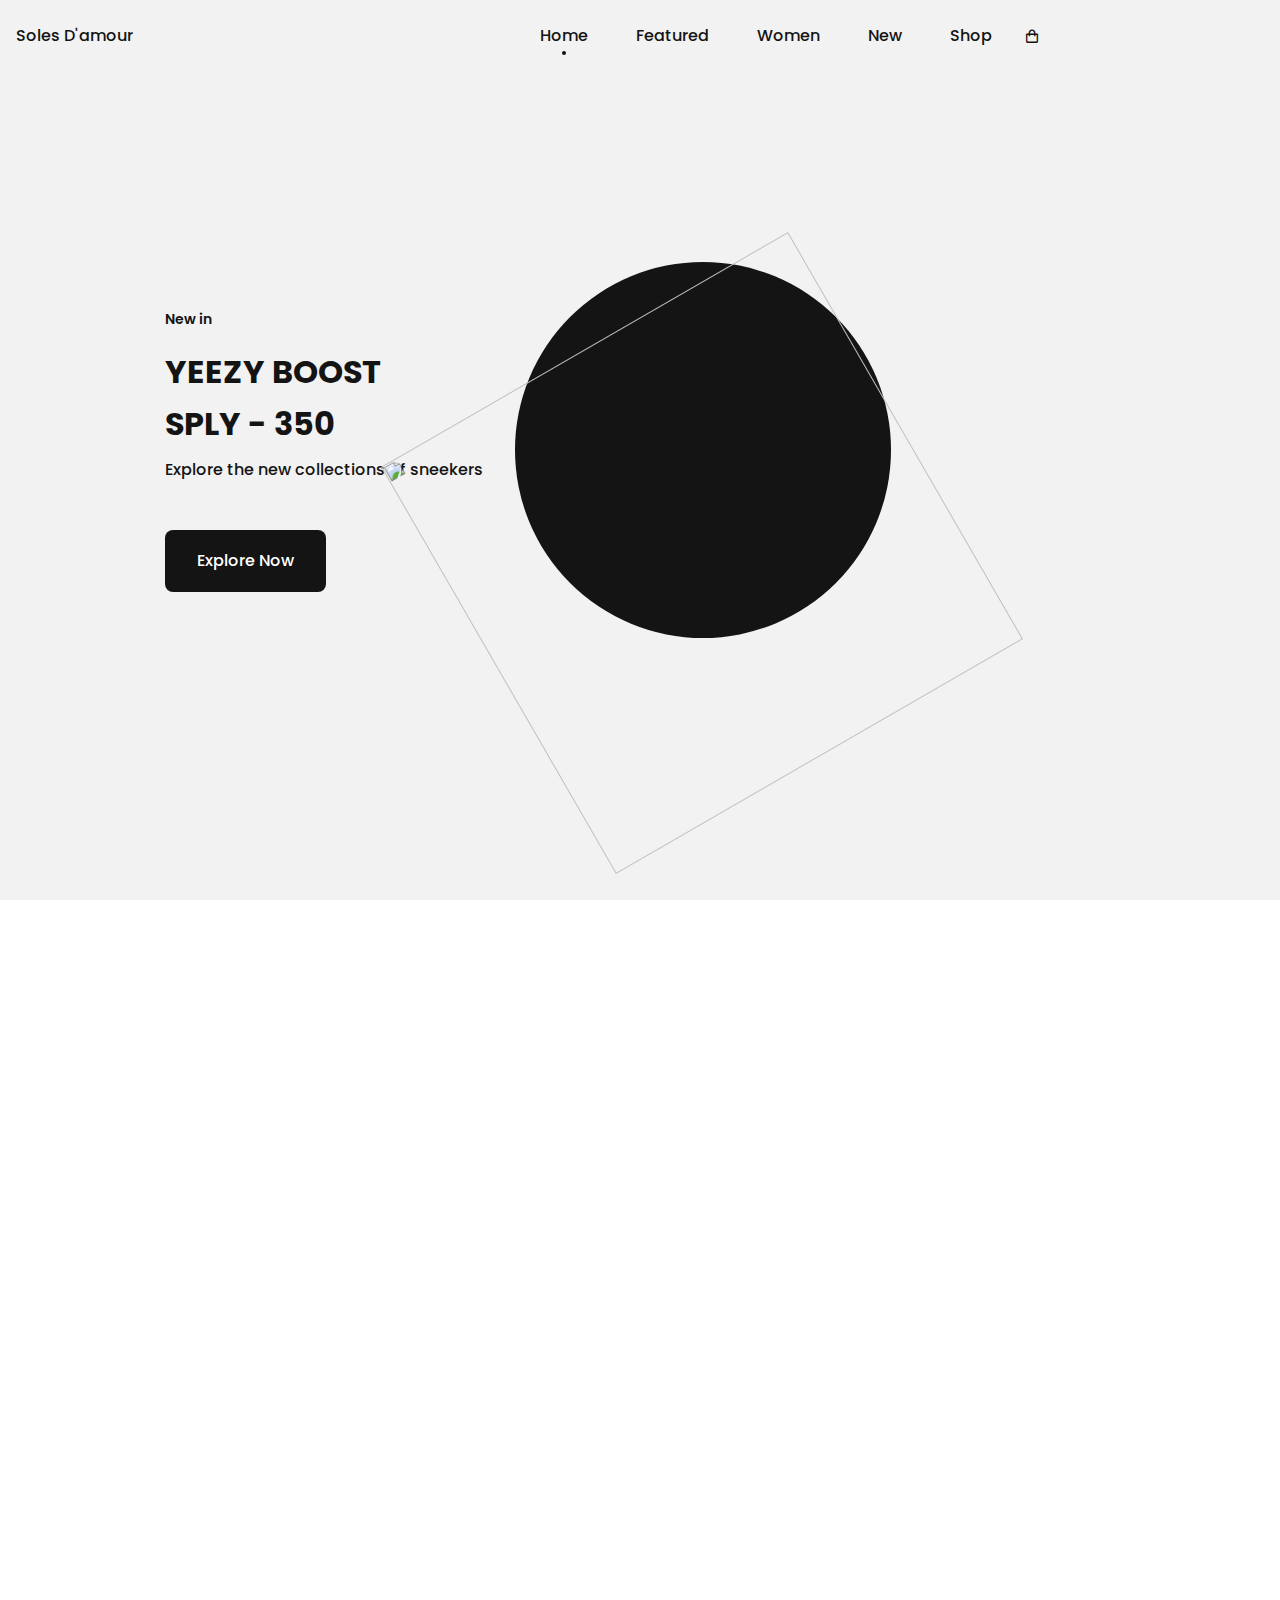
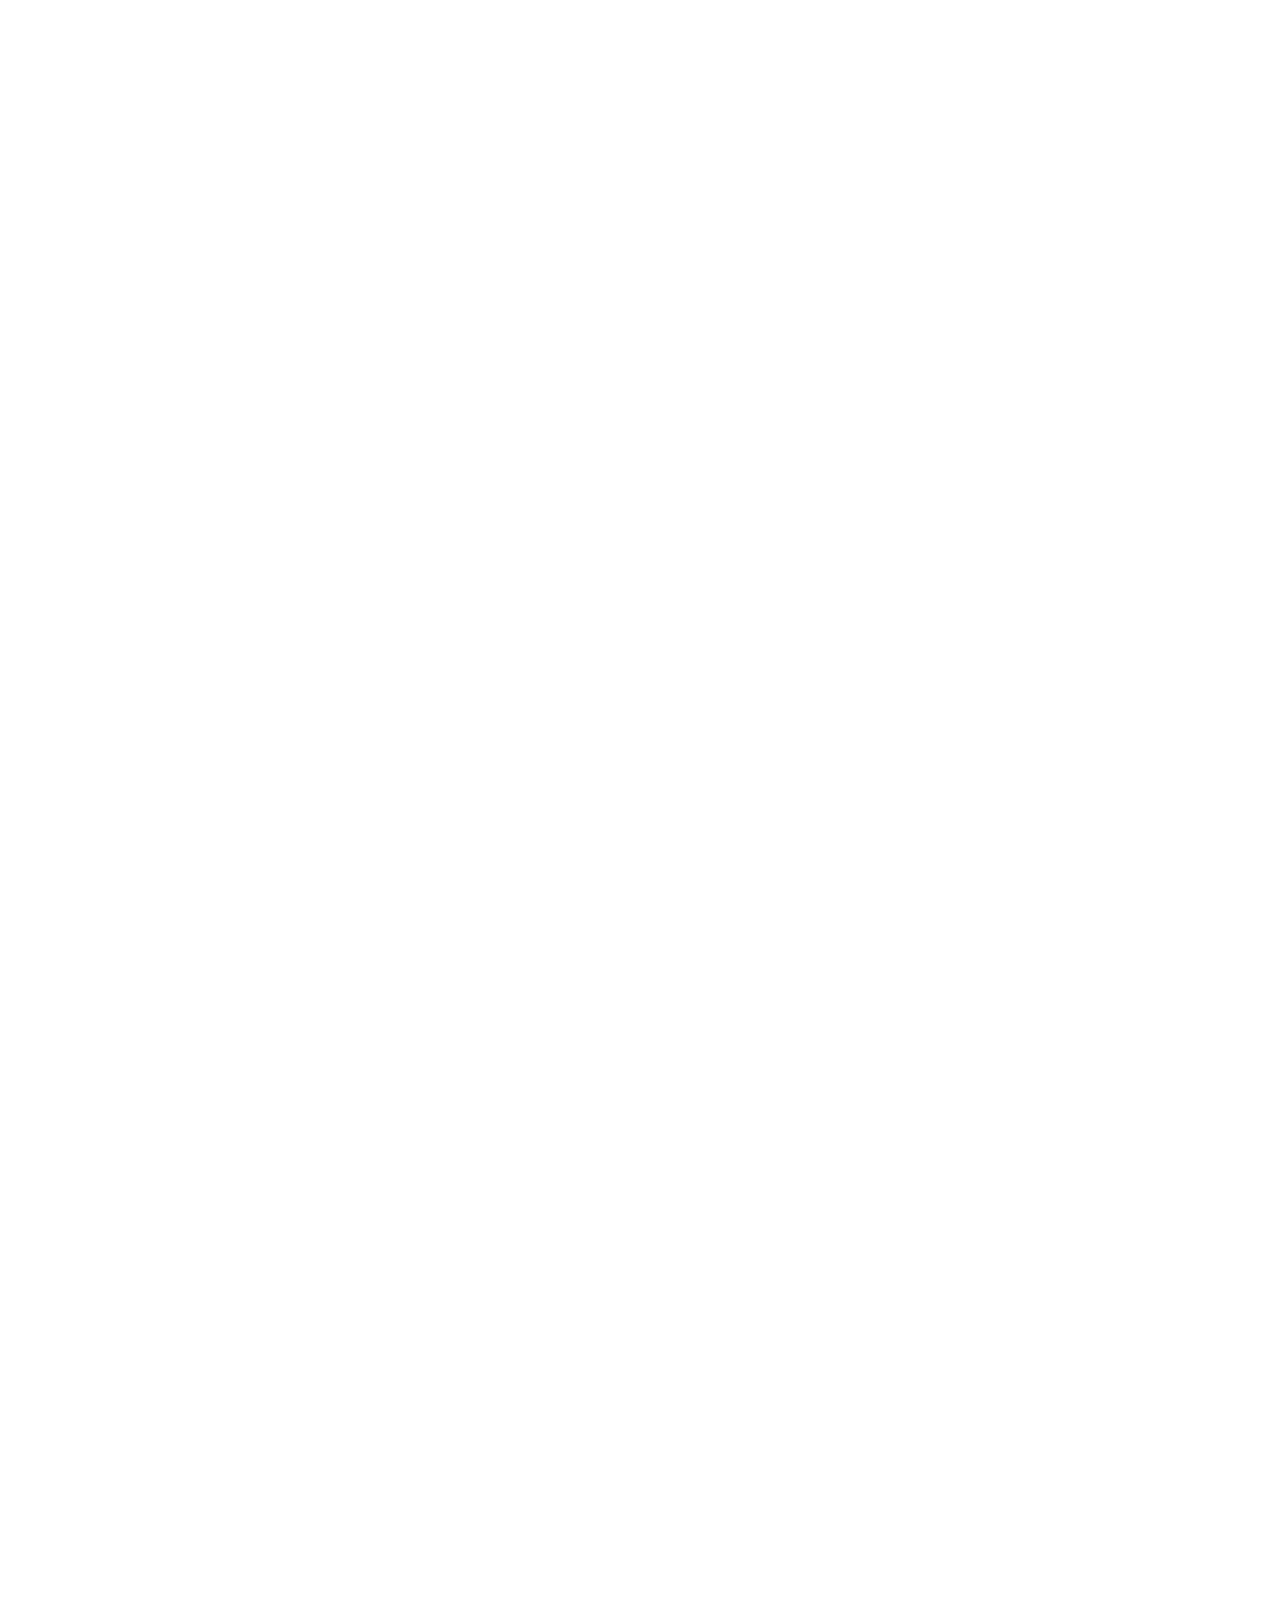
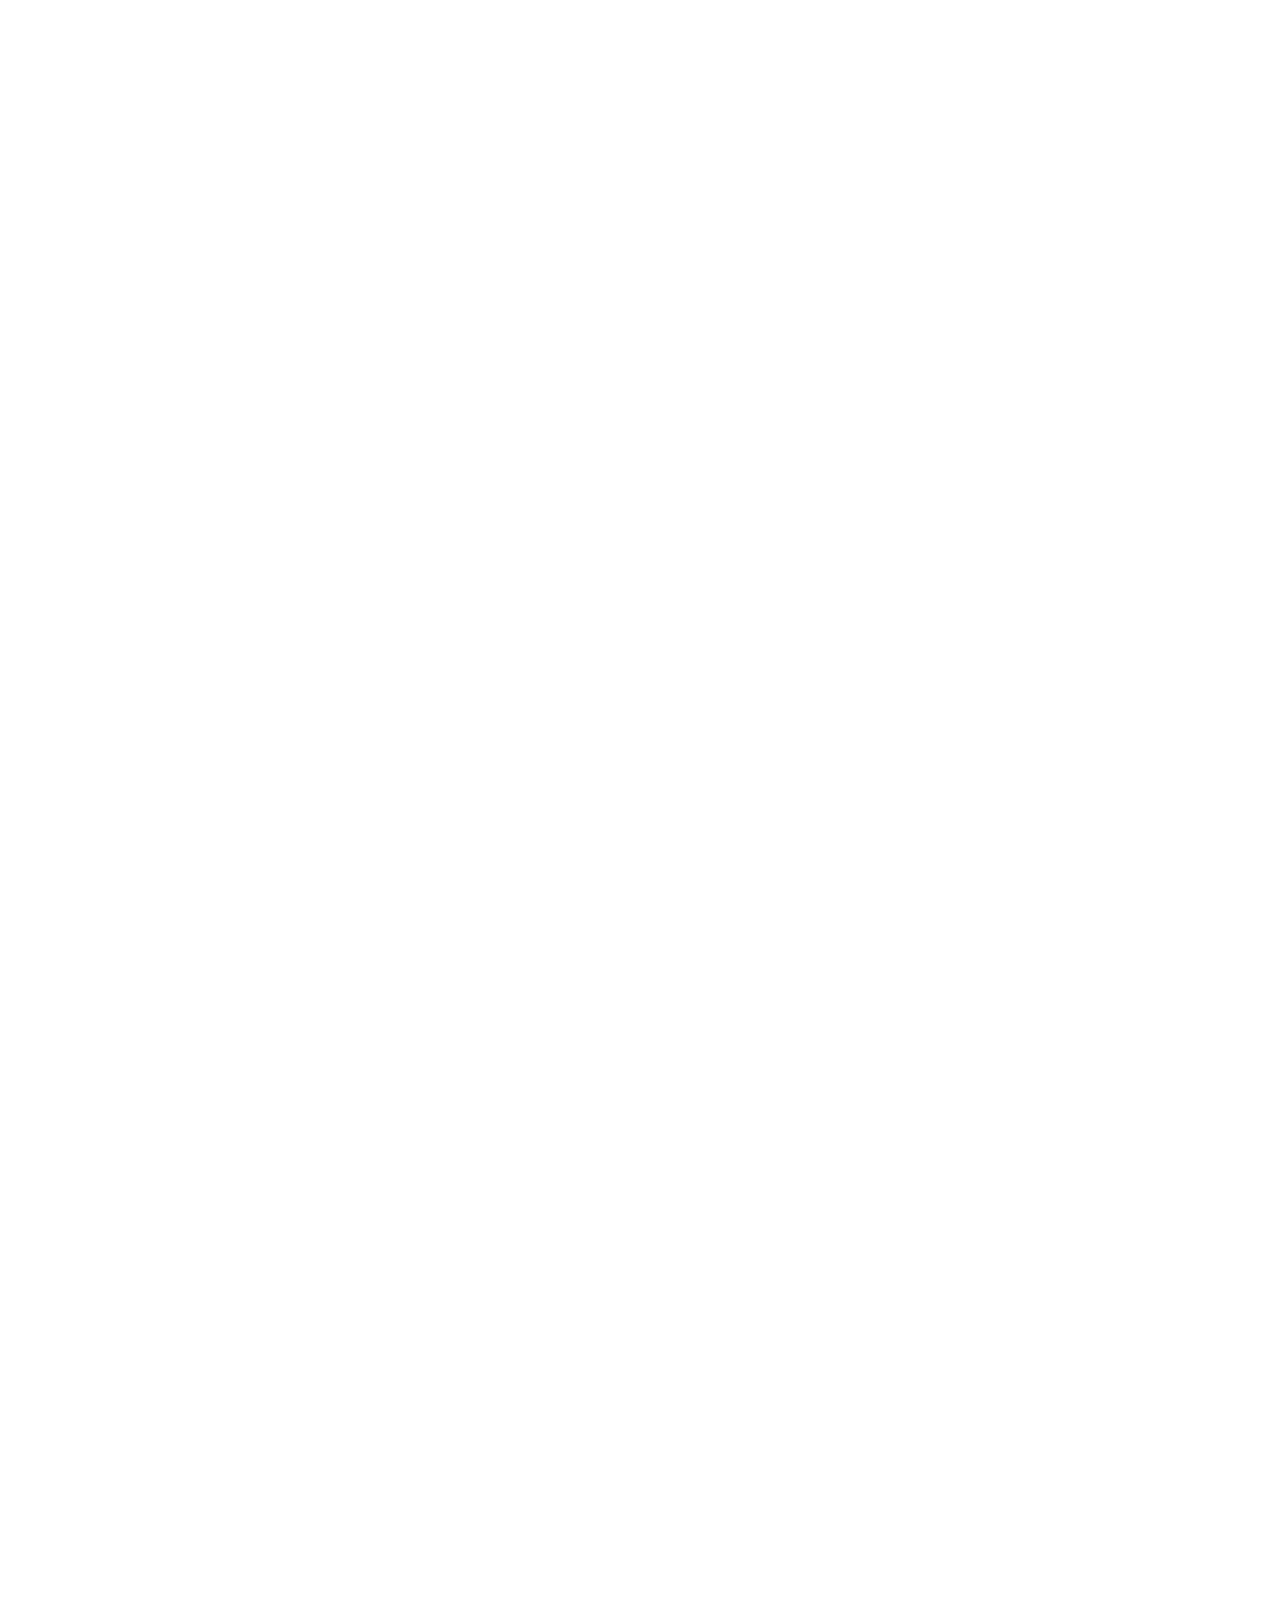
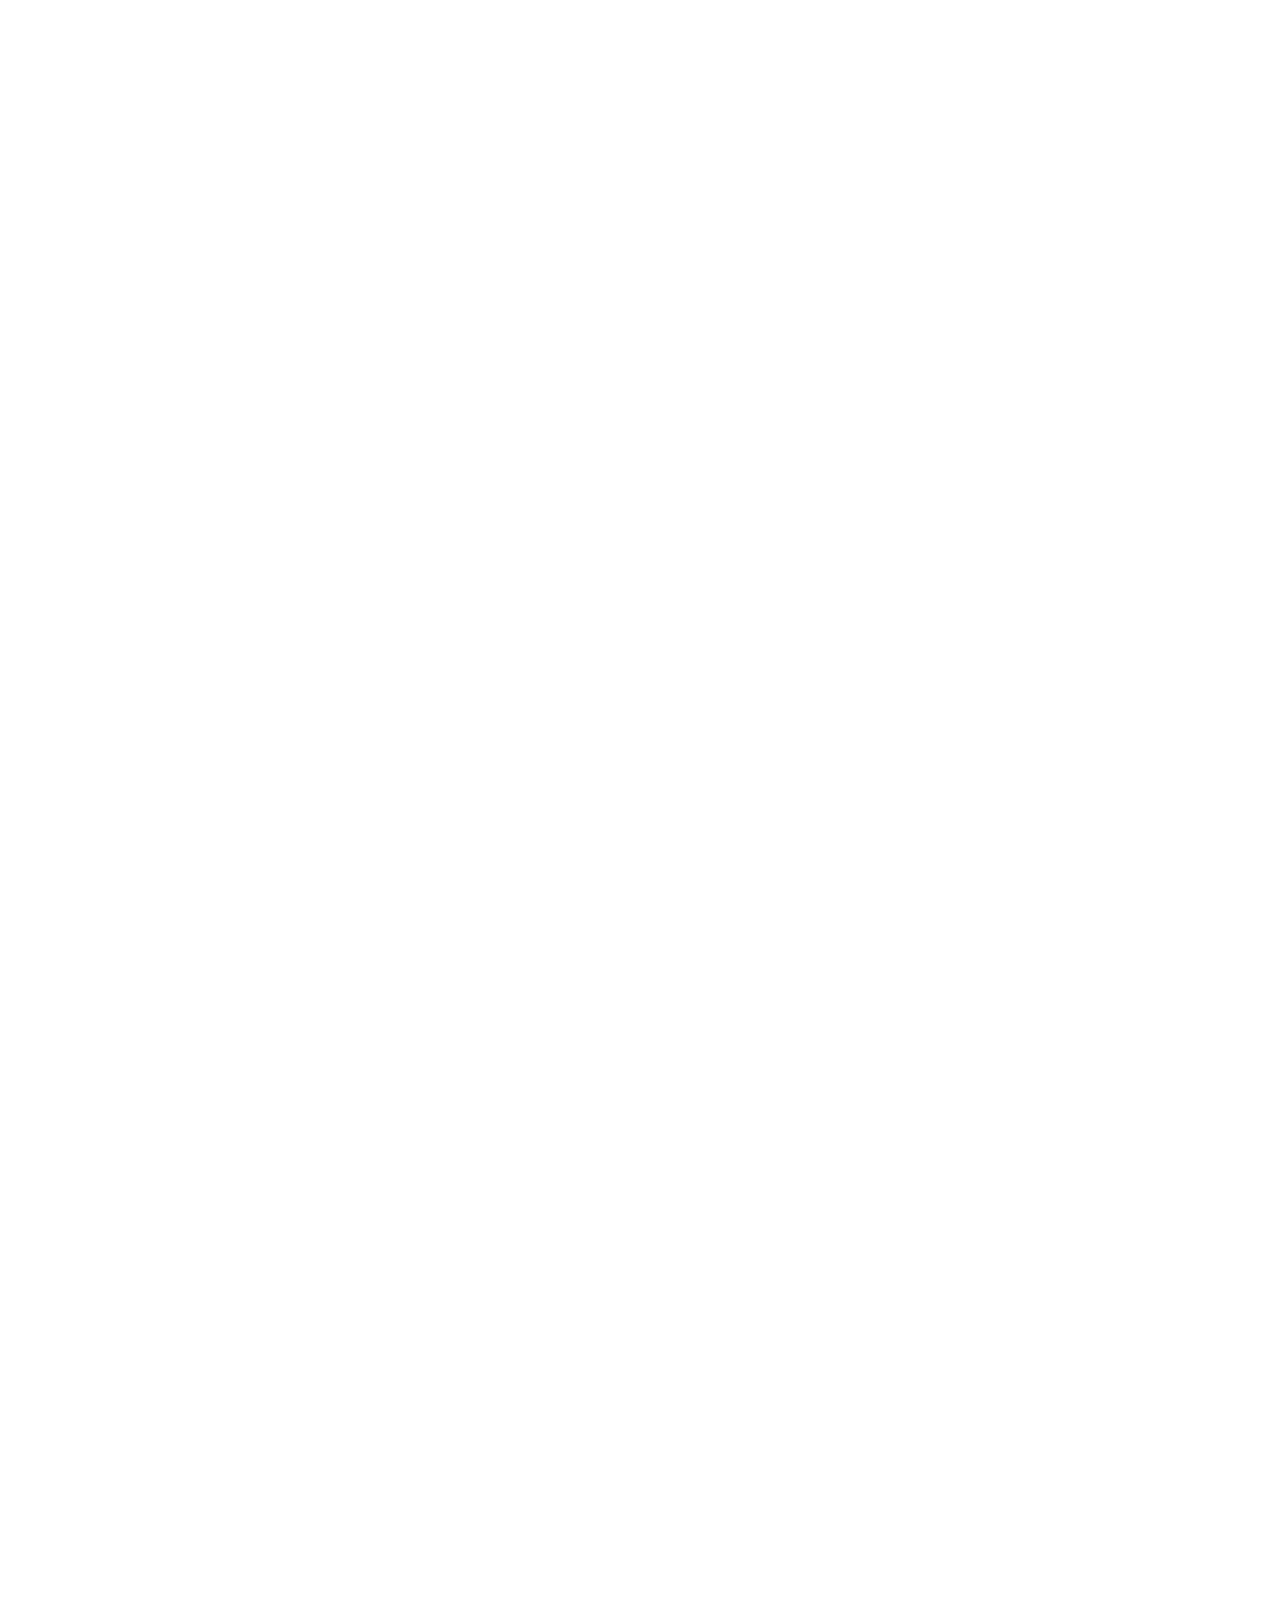
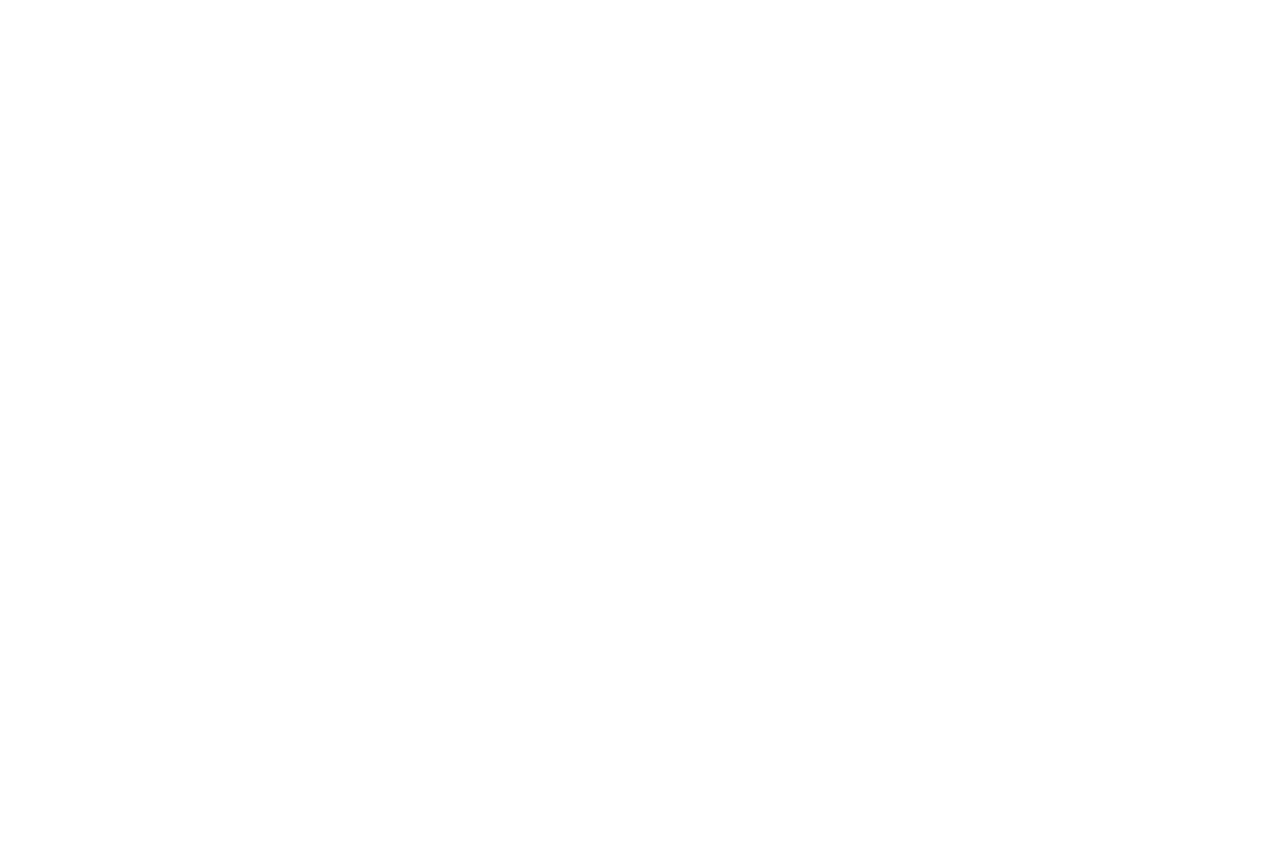
==== index.htm @ d14f2abd "Add files via upload" ====
<!--DOCTYPE html-->
<html lang="en">

<head>
  <meta charset="UTF-8" />
  <meta name="viewport" content="width=device-width, initial-scale=1.0" />

  <!-- ===== CSS ===== -->

  <link rel="stylesheet" type="text/css" href="index.css"/>

  <!-- ===== BOX ICONS ===== -->
  <link href="https://unpkg.com/boxicons@2.0.7/css/boxicons.min.css" rel="stylesheet" />

  <!-- ===== AOS ===== -->
  <link rel="stylesheet" href="https://cdn.jsdelivr.net/npm/aos@2.3.4/dist/aos.css"/>
  <script src="https://cdn.jsdelivr.net/npm/aos@2.3.4/dist/aos.js"></script>
  <link
  rel="stylesheet"
  href="https://cdnjs.cloudflare.com/ajax/libs/aos/2.3.4/aos.css"
  integrity="sha512-wkptjrtQ/zVY4WxZaO+vDDQelKg6P68KY3+0n+V2h4z6b1iVEz5QQq2EVexD2bTpJF3D0SJZI5cmZ0eDijdk+w=="
  crossorigin="anonymous"
  referrerpolicy="no-referrer"
  />
  <script src="https://cdnjs.cloudflare.com/ajax/libs/aos/2.3.4/aos.js"></script>

  <title>Soles D'amour</title>
</head>

<body>
    <script>
        AOS.init();
      </script>
  <!--===== HEADER =====-->
  <header class="header-1" id="header" data-aos="fade-down">
    <nav class="nav bd-grid">
      <div class="nav__toggle" id="nav-toggle">
        <i class="bx bxs-grid"></i>
      </div>

      <a href="#" class="nav__logo">Soles D'amour</a>

      <div class="nav__menu" id="nav-menu">
        <ul class="nav__list">
          <li class="nav__item"><a href="#home" class="nav__link active">Home</a></li>
          <li class="nav__item"><a href="#featured" class="nav__link">Featured</a></li>
          <li class="nav__item"><a href="#women" class="nav__link">Women</a></li>
          <li class="nav__item"><a href="#new" class="nav__link">New</a></li>
          <li class="nav__item"><a href="#./shop.html" class="nav__link">Shop</a></li>
        </ul>
      </div>

      <div class="nav__shop">
        <i class='bx bx-shopping-bag'></i>
      </div>
    </nav>
  </header>

  <main class="l-main">
    <!--===== HOME =====-->
    <section class="home" id="home" data-aos="fade-up">
      <div class="home__container bd-grid">
        <div class="home__sneaker">
          <div class="home__shape"></div>
          <img src="https://github.com/bedimcode/responsive-ecommerce-website-sneakers/blob/master/assets/img/imghome.png?raw=true" alt="" class="home__img" data-aos="flip-zoom-in">
        </div>

          <div class="home__data">
            <span class="home__new">New in</span>
            <h1 class="home__title">YEEZY BOOST <br> SPLY - 350</h1>
              <p class="home__description">Explore the new collections of sneekers</p>
              <a href="#" class="button">Explore Now</a>
          </div>
        </div>
    </section>

    <!--===== FEATURED =====-->
    <section class="featured section" id="featured" data-aos="fade-up">
      <h2 class="section-title">FEATURED</h2>
      <div class="featured__container bd-grid">
        <article class="sneaker">
          <div class="sneaker__sale">Sale</div>
          <img src="https://github.com/bedimcode/responsive-ecommerce-website-sneakers/blob/master/assets/img/featured1.png?raw=true" alt="" class="sneaker__img">
          <span class="sneaker__name">Nike Jordan</span>
          <span class="sneaker__preci">$149.99</span>
          <a href="" class="button-light">Add to Cart <i class='bx bx-right-arrow-alt button-icon'></i></a>
        </article>

        <article class="sneaker">
          <div class="sneaker__sale">Sale</div>
          <img src="https://github.com/bedimcode/responsive-ecommerce-website-sneakers/blob/master/assets/img/featured2.png?raw=true" alt="" class="sneaker__img">
          <span class="sneaker__name">Nike Free RN</span>
          <span class="sneaker__preci">$149.99</span>
          <a href="" class="button-light">Add to Cart <i class='bx bx-right-arrow-alt button-icon'></i></a>
        </article>

        <article class="sneaker">
          <div class="sneaker__sale">Sale</div>
          <img src="https://github.com/bedimcode/responsive-ecommerce-website-sneakers/blob/master/assets/img/featured3.png?raw=true" alt="" class="sneaker__img">
          <span class="sneaker__name">Nike Free RNq</span>
          <span class="sneaker__preci">$149.99</span>
          <a href="" class="button-light">Add to Cart <i class='bx bx-right-arrow-alt button-icon'></i></a>
        </article>
      </div>
    </section>

    <!--===== COLLECTION =====-->
    <section class="collection section" data-aos="fade-up">
      <div class="collection__container bd-grid">
        <div class="collection__card">
          <div class="collection__data">
            <h3 class="collection__name">Nike</h3>
            <p class="collection__description">New collection 2021</p>
            <a href="#" class="button-light">Buy now <i class='bx bx-right-arrow-alt button-icon'></i></a>
          </div>

          <img src="https://github.com/bedimcode/responsive-ecommerce-website-sneakers/blob/master/assets/img/collection1.png?raw=true" alt="" class="collection__img">
        </div>

          <div class="collection__card">
            <div class="collection__data">
              <h3 class="collection__name">Adidas</h3>
              <p class="collection__description">New collection 2021</p>
              <a href="#" class="button-light">Buy now
                <i class='bx bx-right-arrow-alt button-icon'></i></a>
            </div>

            <img src="https://github.com/bedimcode/responsive-ecommerce-website-sneakers/blob/master/assets/img/collection2.png?raw=true" alt="" class="collection__img">
        </div>
          </div>
    </section>

    <!--===== WOMEN SNEAKERS =====-->
    <section class="women section" id="women" data-aos="fade-up">
      <h2 class="section-title">WOMEN SNEAKERS</h2>

      <div class="women__container bd-grid">
        <article class="sneaker">
          <img src="https://github.com/bedimcode/responsive-ecommerce-website-sneakers/blob/master/assets/img/women1.png?raw=true" alt="" class="sneaker__img">
          <span class="sneaker__name">Nike Free TR</span>
          <span class="sneaker__preci">$129.99</span>
          <a href="" class="button-light">Add to Cart <i class='bx bx-right-arrow-alt button-icon'></i></a>
        </article>

        <article class="sneaker">
          <img src="https://github.com/bedimcode/responsive-ecommerce-website-sneakers/blob/master/assets/img/women2.png?raw=true" alt="" class="sneaker__img">
          <span class="sneaker__name">Nike Free TRq</span>
          <span class="sneaker__preci">$129.99</span>
          <a href="" class="button-light">Add to Cart <i class='bx bx-right-arrow-alt button-icon'></i></a>
        </article>

        <article class="sneaker">
          <img src="https://github.com/bedimcode/responsive-ecommerce-website-sneakers/blob/master/assets/img/women3.png?raw=true" alt="" class="sneaker__img">
          <span class="sneaker__name">Nike GS Pink</span>
          <span class="sneaker__preci">$129.99</span>
          <a href="" class="button-light">Add to Cart <i class='bx bx-right-arrow-alt button-icon'></i></a>
        </article>

        <article class="sneaker">
          <img src="https://github.com/bedimcode/responsive-ecommerce-website-sneakers/blob/master/assets/img/women3.png?raw=true" alt="" class="sneaker__img">
          <span class="sneaker__name">Nike Get 5</span>
          <span class="sneaker__preci">$129.99</span>
          <a href="" class="button-light">Add to Cart <i class='bx bx-right-arrow-alt button-icon'></i></a>
        </article>
      </div>
    </section>

    <!--===== OFFER =====-->
    <section class="offer section" data-aos="fade-up">
      <div class="offer__container bd-grid">
        <div class="offer__data">
          <h3 class="offer__title">50% OFF</h3>
          <p class="offer__description">In Adidas Superstar Sneakers</p>
          <a href="#" class="button">Shop Now</a>
        </div>

        <img src="https://github.com/bedimcode/responsive-ecommerce-website-sneakers/blob/master/assets/img/offert.png?raw=true" alt="" class="offer__img">
      </div>
    </section>

    <!--===== NEW COLLECTION =====-->
    <section class="new section" id="new" data-aos="fade-up">
      <h2 class="section-title">NEW COLLECTION</h2>

      <div class="new__container bd-grid">
        <div class="new__mens">
          <img src="https://github.com/bedimcode/responsive-ecommerce-website-sneakers/blob/master/assets/img/new1.png?raw=true" alt="" class="new__mens-img">
          <h3 class="new__title">Mens Shoes</h3>
          <span class="new__preci">From $79.99</span>
          <a href="#" class="button-light">View Collection
            <i class='bx bx-right-arrow-alt button-icon'></i></a>
        </div>

        <div class="new__sneaker">
          <div class="new__sneaker-card">
            <img src="https://github.com/bedimcode/responsive-ecommerce-website-sneakers/blob/master/assets/img/new2.png?raw=true" alt="" class="new__sneaker-img">
            <div class="new__sneaker-overlay">
              <a href="#" class="button">Add to Cart</a>
            </div>
          </div>

          <div class="new__sneaker-card">
            <img src="https://github.com/bedimcode/responsive-ecommerce-website-sneakers/blob/master/assets/img/new3.png?raw=true" alt="" class="new__sneaker-img">
            <div class="new__sneaker-overlay">
              <a href="#" class="button">Add to Cart</a>
            </div>
          </div>

          <div class="new__sneaker-card">
            <img src="https://github.com/bedimcode/responsive-ecommerce-website-sneakers/blob/master/assets/img/new4.png?raw=true" alt="" class="new__sneaker-img">
            <div class="new__sneaker-overlay">
              <a href="#" class="button">Add to Cart</a>
            </div>
          </div>

          <div class="new__sneaker-card">
            <img src="https://github.com/bedimcode/responsive-ecommerce-website-sneakers/blob/master/assets/img/new5.png?raw=true" alt="" class="new__sneaker-img">
            <div class="new__sneaker-overlay">
              <a href="#" class="button">Add to Cart</a>
            </div>
          </div>
        </div>
      </div>
    </section>

    <!--===== NEWSLETTER =====-->

    <section class="newsletter section" data-aos="fade-up">
      <div class="newsletter__container bd-grid">
        <div>
          <h3 class="newsletter__title">Subscribe and Get <br> 10% OFF</h3>
            <p class="newsletter__description">Get 10% discount for all products</p>
        </div>

        <form action="" class="newsletter__subscribe">
          <input type="text" placeholder="@email.com" class="newsletter__input">
          <a href="#" class="button">Subscribe</a>
        </form>
      </div>
    </section>
  </main>

  <!--===== FOOTER =====-->
  <footer class="footer section" data-aos="fade-up">
    <div class="footer__container bd-grid">
      <div class="footer__box">
        <h3 class="footer__title">Ivy</h3>
        <p class="footer__description">New collection of shoes 2021.</p>
      </div>

      <div class="footer__box">
        <h3 class="footer__title">EXPLORE</h3>
        <ul>
          <li><a href="#home" class="footer__link">Home</a></li>
          <li><a href="#featured" class="footer__link">Featured</a></li>
          <li><a href="#women" class="footer__link">Women</a></li>
          <li><a href="#new" class="footer__link">New</a></li>
        </ul>
      </div>

      <div class="footer__box">
        <h3 class="footer__title">SUPPORT</h3>
        <ul>
          <li><a href="#" class="footer__link">Product Help</a></li>
          <li><a href="#" class="footer__link">Customer Care</a></li>
          <li><a href="#" class="footer__link">Authorized Service</a></li>
        </ul>
      </div>

      <div class="footer__box">
        <a href="#" class="footer__social"><i class='bx bxl-facebook'></i></a>
        <a href="#" class="footer__social"><i class='bx bxl-instagram'></i></a>
        <a href="#" class="footer__social"><i class='bx bxl-twitter'></i></a>
        <a href="#" class="footer__social"><i class='bx bxl-youtube'></i></a>
      </div>
    </div>

    <p class="footer__copy"> &#169;2021 praiseShalom. All rights reserved </p>
  </footer>

  <!--===== MAIN JS =====-->
  <script type="script" src="index.js"></script>
</body>

</html>
---- index.css ----
/*===== GOOGLE FONTS =====*/
@import url("https://fonts.googleapis.com/css2?family=Poppins:wght@400;500;600;700&display=swap");
/*===== VARIABLES CSS =====*/
:root {
  --header-height: 3rem;

  /*===== Font weight =====*/
  --font-medium: 500;
  --font-semi-bold: 600;
  --font-bold: 700;

  /*===== Colores =====*/
  --dark-color: #141414;
  --dark-color-light: #8a8a8a;
  --dark-color-lighten: #f2f2f2;
  --white-color: #fff;

  /*===== Font and typography =====*/
  --body-font: "Poppins", sans-serif;
  --big-font-size: 1.25rem;
  --bigger-font-size: 1.5rem;
  --biggest-font-size: 2rem;
  --h2-font-size: 1.25rem;
  --normal-font-size: 0.938rem;
  --smaller-font-size: 0.813rem;

  /*===== Margenes =====*/
  --mb-1: 0.5rem;
  --mb-2: 1rem;
  --mb-3: 1.5rem;
  --mb-4: 2rem;
  --mb-5: 2.5rem;
  --mb-6: 3rem;

  /*===== z index =====*/
  --z-fixed: 100;

  /*===== Rotate img =====*/
  --rotate-img: rotate(-30deg);
}

@media screen and (min-width: 768px) {
  :root {
    --big-font-size: 1.5rem;
    --bigger-font-size: 2rem;
    --biggest-font-size: 3rem;
    --normal-font-size: 1rem;
    --smaller-font-size: 0.875rem;
  }
}

/*===== BASE =====*/
*,
::before,
::after {
  box-sizing: border-box;
}

html {
  scroll-behavior: smooth;
}

body {
  margin: var(--header-height) 0 0 0;
  font-family: var(--body-font);
  font-size: var(--normal-font-size);
  font-weight: var(--font-medium);
  color: var(--dark-color);
  line-height: 1.6;
}

h1,
h2,
h3,
p,
ul {
  margin: 0;
}

ul {
  padding: 0;
  list-style: none;
}

a {
  text-decoration: none;
  color: var(--dark-color);
}

img {
  max-width: 100%;
  height: auto;
  display: block;
}

/*===== CLASS CSS ===== */
.section {
  padding: 5rem 0 2rem;
}

.section-title {
  position: relative;
  font-size: var(--big-font-size);
  margin-bottom: var(--mb-4);
  text-align: center;
  letter-spacing: 0.1rem;
}

.section-title::after {
  content: "";
  position: absolute;
  width: 56px;
  height: 0.18rem;
  top: -1rem;
  left: 0;
  right: 0;
  margin: auto;
  background-color: var(--dark-color);
}

/*===== LAYOUT =====*/
.bd-grid {
  max-width: 1024px;
  display: grid;
  grid-template-columns: 100%;
  column-gap: 2rem;
  width: calc(100% - 2rem);
  margin-left: var(--mb-2);
  margin-right: var(--mb-2);
}

.header-1 {
  width: 100%;
  position: fixed;
  top: 0;
  left: 0;
  z-index: var(--z-fixed);
  background-color: var(--dark-color-lighten);
}

/*===== NAV =====*/
.nav {
  height: var(--header-height);
  display: flex;
  justify-content: space-between;
  align-items: center;
}

@media screen and (max-width: 768px) {
  .nav__menu {
    position: fixed;
    top: var(--header-height);
    left: -100%;
    width: 70%;
    height: 100vh;
    padding: 2rem;
    background-color: var(--white-color);
    transition: 0.5s;
  }

  .nav__item {
    margin-bottom: var(--mb-4);
  }

  .nav__logo {
    font-weight: var(--font-semi-bold);
  }

  nav__toggle,
  .nav__shop {
    font-size: 1.3rem;
    cursor: pointer;
  }
}
/*Show menu*/
.show {
  left: 0;
}
/*Active link*/
.active {
  position: relative;
}

.active::before {
  content: "";
  position: absolute;
  bottom: -0.5rem;
  left: 45%;
  width: 4px;
  height: 4px;
  background-color: var(--dark-color);
  border-radius: 50%;
}

/*Change color header*/

.scroll-header {
  background-color: var(--white-color);
  box-shadow: 0 2px 4px rgba(0, 0, 0, 0.1);
}

/*===== HOME =====*/
.home {
  background-color: var(--dark-color-lighten);
  overflow: hidden;
}

.home__container {
  height: calc(100vh - var(--header-height));
}

.home__sneaker {
  position: relative;
  display: flex;
  justify-content: center;
  align-self: center;
}

.home__shape {
  width: 220px;
  height: 220px;
  background-color: var(--dark-color);
  border-radius: 50%;
}

.home__img {
  position: absolute;
  top: 1.5rem;
  max-width: initial;
  width: 275px;
  transform: var(--rotate-img);
}

.home__new {
  display: block;
  font-size: var(--smaller-font-size);
  font-weight: var(--font-semi-bold);
  margin-bottom: var(--mb-2);
}

.home__title {
  font-size: var(--bigger-font-size);
  margin-bottom: var(--mb-1);
}

.home__description {
  margin-bottom: var(--mb-6);
}

/*BUTTONS*/
.button {
  display: inline-block;
  background-color: var(--dark-color);
  color: var(--white-color);
  padding: 1.125rem 2rem;
  border-radius: 0.5rem;
  transition: 0.3s;
}

.button:hover {
  transform: translateY(-0.25rem);
}

.button-light {
  display: inline-flex;
  color: var(--dark-color);
  font-weight: var(--font-bold);
  align-items: center;
}

.button-icon {
  font-size: 1.25rem;
  margin-left: var(--mb-1);
  transition: 0.3s;
}

.button-light:hover .button-icon {
  transform: translateX(0.25rem);
}

/*===== FEATURED =====*/
.featured__container {
    margin: auto;
  row-gap: 2rem;
  grid-template-columns: repeat(auto-fit, minmax(220px), 1fr);
}

.sneaker {
  position: relative;
  display: flex;
  flex-direction: column;
  align-items: center;
  padding: 2rem;
  background-color: var(--dark-color-lighten);
  border-radius: 0.5rem;
  transition: 0.3s;
}

.sneaker__sale {
  position: absolute;
  left: 0.5rem;
  background-color: var(--dark-color);
  color: var(--white-color);
  padding: 0.25rem 0.5rem;
  border-radius: 0.25rem;
  font-size: var(--h2-font-size);
  transform: rotate(-90deg);
  letter-spacing: 0.1rem;
}

.sneaker__img {
  width: 220px;
  margin-top: var(--mb-3);
  margin-bottom: var(--mb-6);
  transform: var(--rotate-img);
  filter: drop-shadow(0 12px 8px rgba(0, 0, 0, 0.2));
}

.sneaker__name,
.sneaker__preci {
  font-size: var(--h2-font-size);
  letter-spacing: 0.1rem;
  font-weight: var(--font-bold);
}

.sneaker__name {
  margin-bottom: var(--mb-1);
}

.sneaker__preci {
  margin-bottom: var(--mb-4);
}

.sneaker:hover {
  transform: translateY(-0.5rem);
}

.sneaker__pages {
  margin-top: var(--mb-6);
}

.sneaker__pag {
  padding: 0.5rem 1rem;
  border: 1px solid var(--dark-color);
  transition: 0.5s;
}

.sneaker__pag:hover {
  background-color: var(--dark-color);
  color: var(--white-color);
}

/*===== COLLECTION =====*/

.collection__container {
    margin: auto;
  row-gap: 2rem;
  justify-content: center;
}

.collection__card {
  position: relative;
  display: flex;
  height: 328px;
  background-color: var(--dark-color-lighten);
  padding: 2rem;
  border-radius: 0.5rem;
  transition: 0.3s;
}

.collection__data {
  align-self: flex-end;
}

.collection__name {
  font-size: var(--bigger-font-size);
  margin-bottom: 0.25rem;
}

.collection_description {
  margin-bottom: var(--mb-2);
}

.collection__card:hover {
  transform: translateY(-0.5rem);
}

/*===== WOMEN SNEAKERS =====*/
.women__container {
    margin: auto;
  row-gap: 2rem;
  grid-template-columns: repeat(auto-fit, minmax(220px, 1fr));
}

/*===== OFFER =====*/
.offer__container {
    margin: auto;
  grid-template-columns: 55% 45%;
  column-gap: 0;
  background-color: var(--dark-color-lighten);
  border-radius: 0.5rem;
  justify-content: center;
}

.offer__data {
  padding: 4rem 0 4rem 1.5rem;
}

.offer__title {
  font-size: var(--biggest-font-size);
  margin-bottom: 0.25rem;
}

.offer__description {
  margin-bottom: var(--mb-3);
}

.offer__img {
  width: 153px;
}

/*===== NEW COLLECTION  =====*/
.new__container {
    margin: auto;
  row-gap: 2rem;
}

.new__mens {
  display: flex;
  flex-direction: column;
  justify-content: center;
  background-color: var(--dark-color-lighten);
  border-radius: 0.5rem;
  padding: 2rem;
}

.new__mens-img {
  width: 276px;
  margin-bottom: var(--mb-3);
}

.new__title {
  font-size: var(--bigger-font-size);
  margin-bottom: 0.25rem;
}

.new__preci {
  display: block;
  margin-bottom: var(--mb-3);
}

.new__sneaker {
  display: grid;
  gap: 1.5rem;
  grid-template-columns: repeat(auto-fit, minmax(220px, 1fr));
}

.new__sneaker-card {
  position: relative;
  padding: 3.5rem 1.5rem;
  background-color: var(--dark-color-lighten);
  border-radius: 0.5rem;
  overflow: hidden;
  display: flex;
  justify-content: center;
}

.new__sneaker-img {
  width: 220px;
}

.new__sneaker-overlay {
  position: absolute;
  left: 0;
  bottom: -100%;
  width: 100%;
  height: 100%;
  display: flex;
  justify-content: center;
  align-items: center;
  background-color: rgba(138, 138, 138, 0.3);
  transition: 0.3s;
}

.new__sneaker-card:hover .new__sneaker-overlay {
  bottom: 0;
}

/*===== NEWSLETTER =====*/
.newsletter__container {
    margin: auto;
  background-color: var(--dark-color);
  color: var(--white-color);
  padding: 2rem 0.5rem;
  border-radius: 0.5rem;
  text-align: center;
}

.newsletter__title {
  font-size: var(--bigger-font-size);
  margin-bottom: mb2;
}

.newsletter__description {
  margin-bottom: var(--mb-5);
}

.newsletter__subscribe {
  display: flex;
  column-gap: 0.5rem;
  background-color: var(--white-color);
  padding: 0.5rem;
  border-radius: 0.5rem;
}

.newsletter__input {
  outline: none;
  border: none;
  width: 90%;
  font-size: var(--normal-font-size);
}

.newsletter__input::placeholder {
  color: var(--dark-color);
  font-family: body-font;
  font-size: var(--normal-font-size);
  font-weight: var(--font-semi-bold);
}

/*===== FOOTER =====*/
.footer__container {
    margin: auto;
  grid-template-columns: repeat(auto-fit, minmax(220px, 1fr));
}

.footer__box {
  margin-bottom: var(--mb-4);
}

.footer__title {
  font-size: var(--big-font-size);
}

.footer__link {
  display: block;
  width: max-content;
  margin-bottom: var(--mb-1);
}

.footer__social {
  font-size: 1.5rem;
  margin-right: 1.25rem;
}

.footer__copy {
  padding-top: 3rem;
  font-size: var(--smaller-font-size);
  color: var(--dark-color-light);
  text-align: center;
}

/* ===== MEDIA QUERIES=====*/
@media screen and (min-width: 768px) {
  body {
    margin: 0;
  }

  .section {
    padding: 7rem 0;
  }

  .section-title::after {
    width: 76px;
  }

  .nav {
    height: calc(var(--header-height) + 1.5rem);
  }

  .nav__menu {
    margin-left: auto;
  }

  .nav__list {
    display: flex;
  }

  .nav__item {
    margin-left: var(--mb-6);
    margin-bottom: 0;
  }

  .nav__toggle {
    display: none;
  }

  .home__container {
    height: 100vh;
    grid-template-columns: max-content max-content;
    justify-content: center;
    align-items: center;
  }
  .home__sneaker {
    order: 1;
  }
  .home__shape {
    width: 376px;
    height: 376px;
  }
  .home__img {
    width: 470px;
    top: 3.5rem;
    right: 0;
    left: -3rem;
  }
}
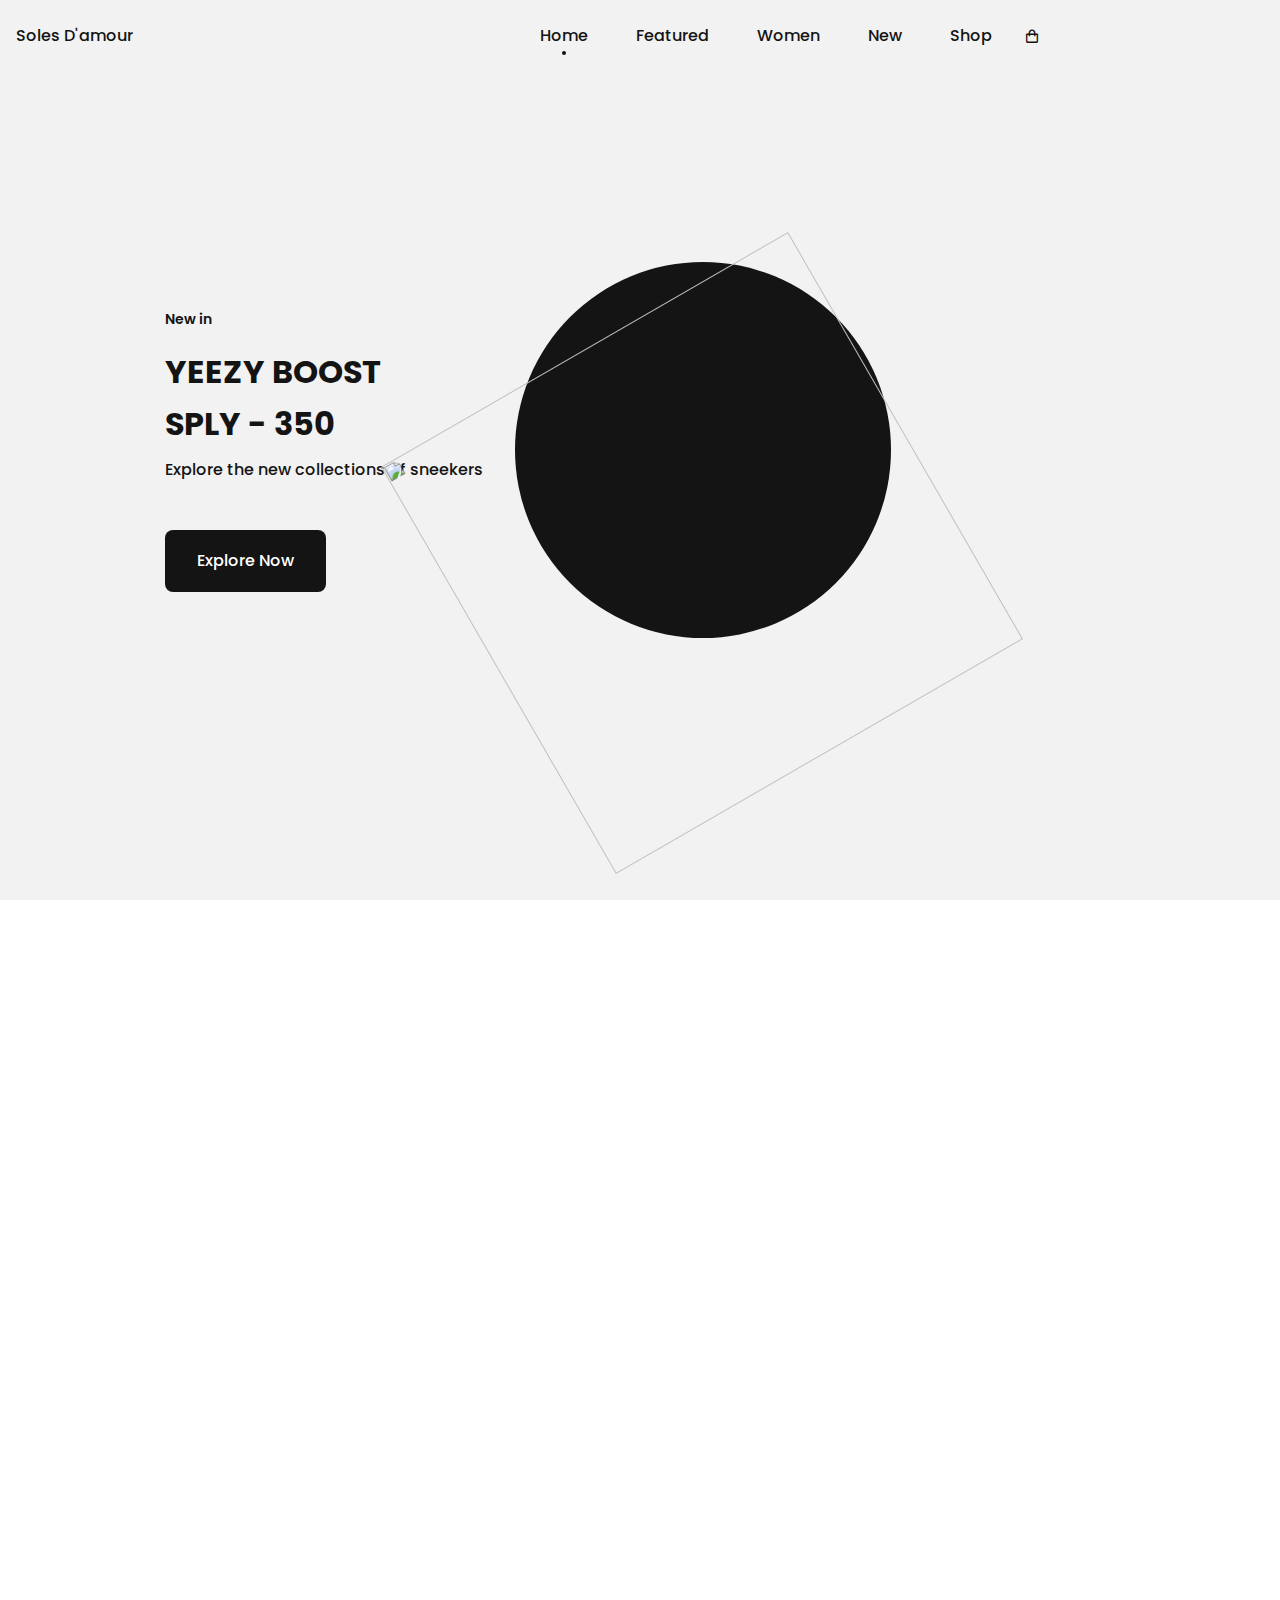
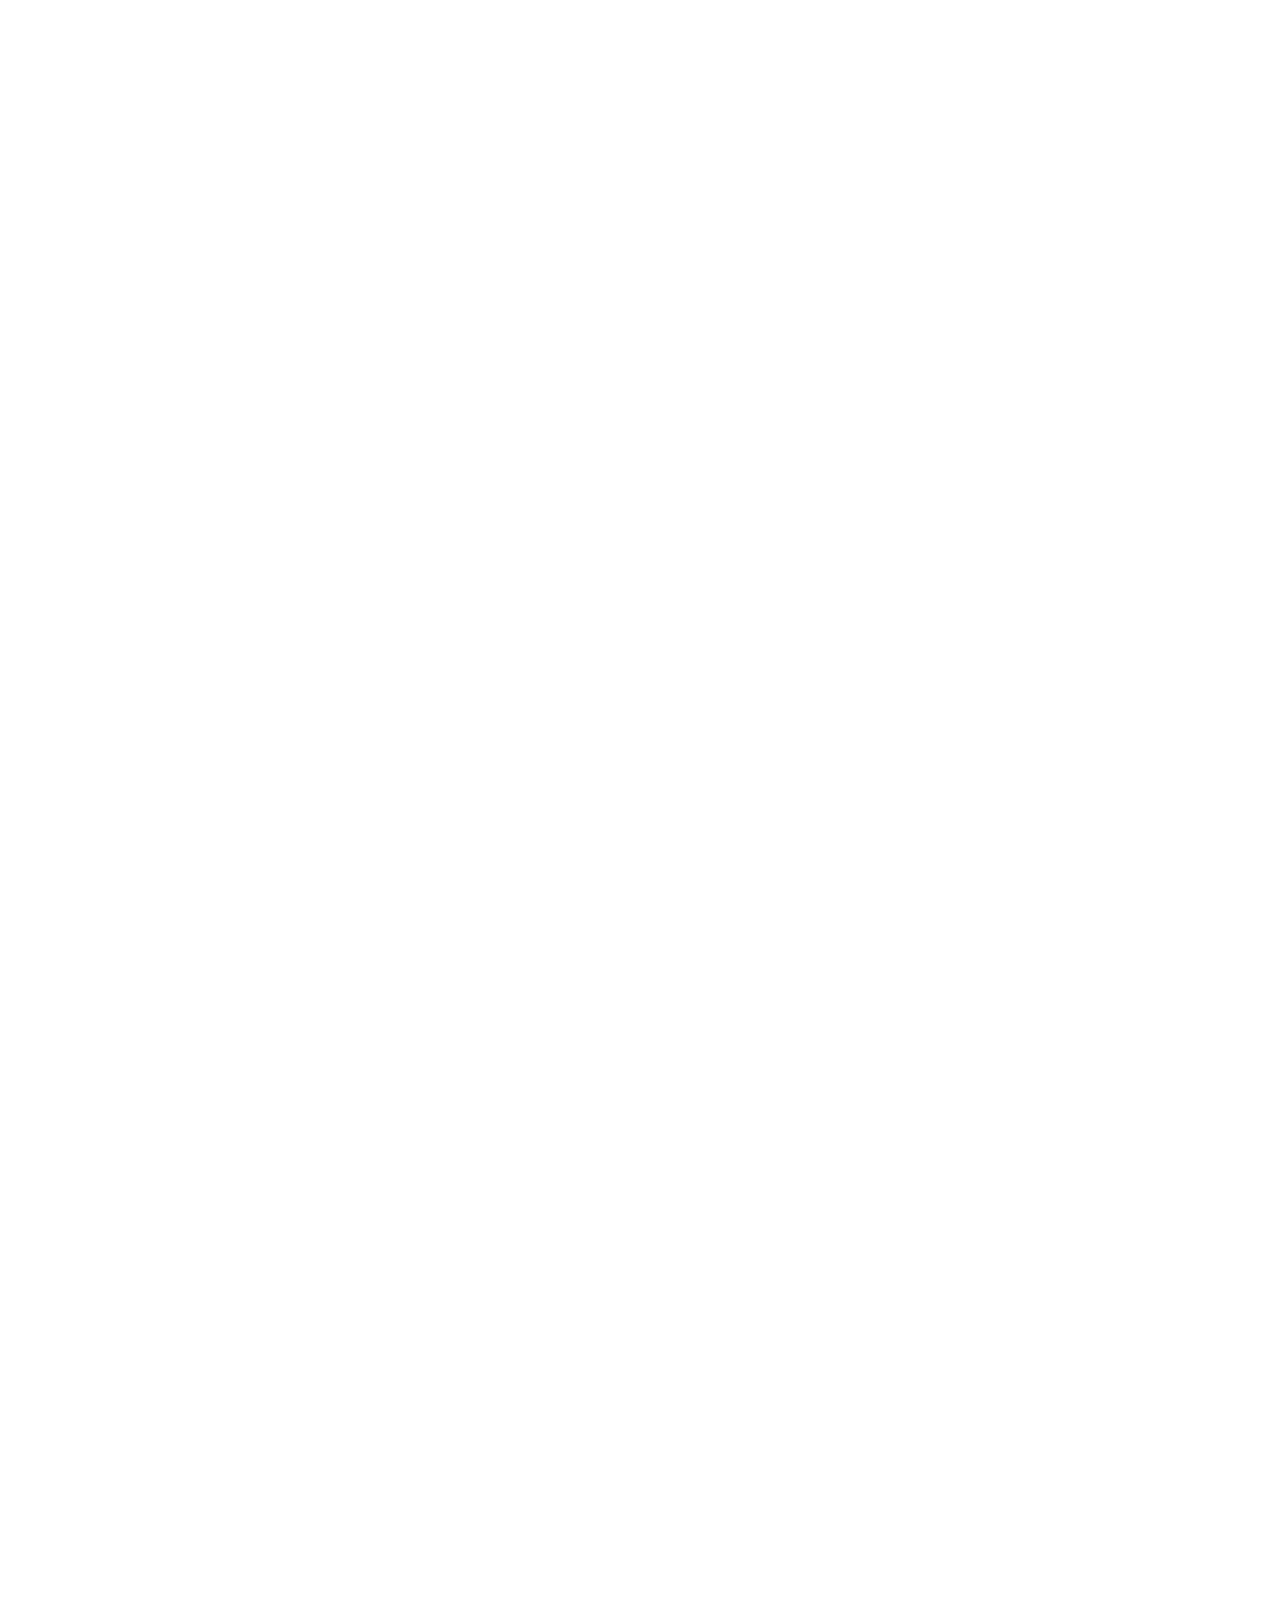
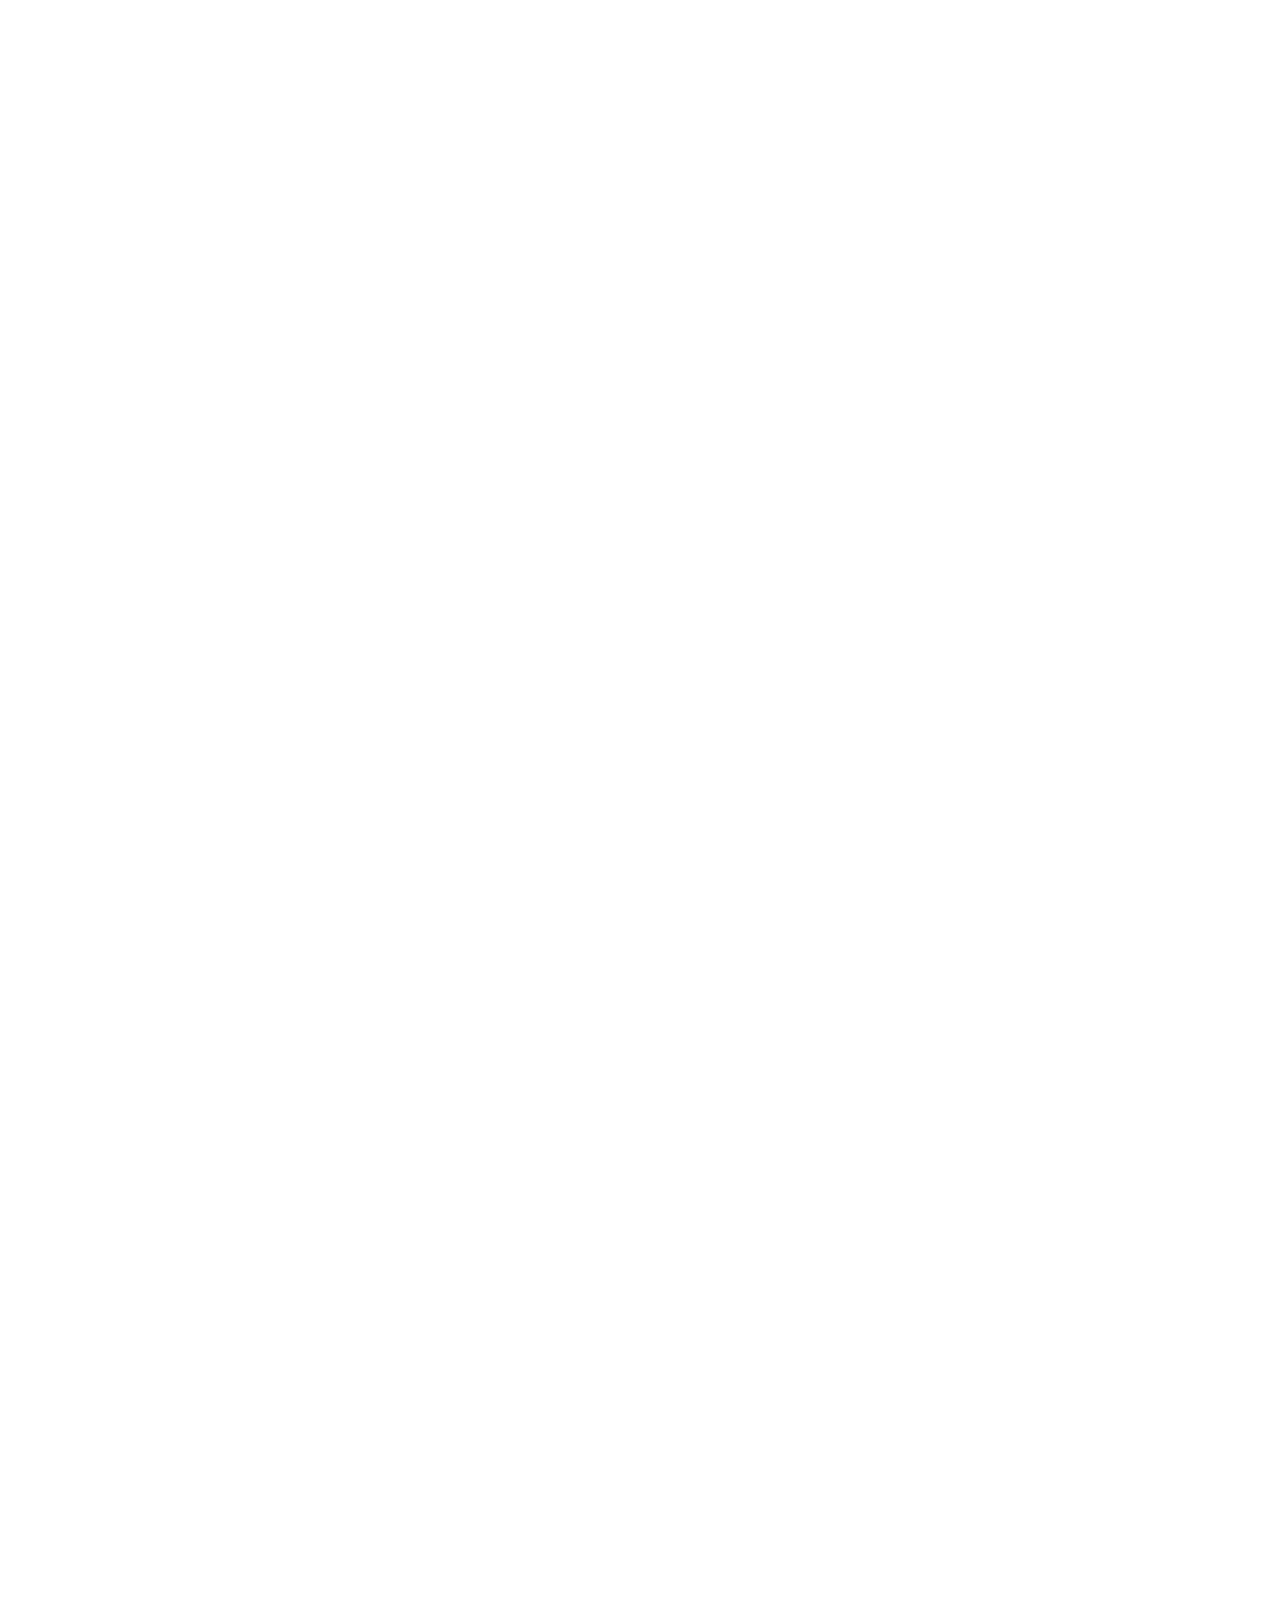
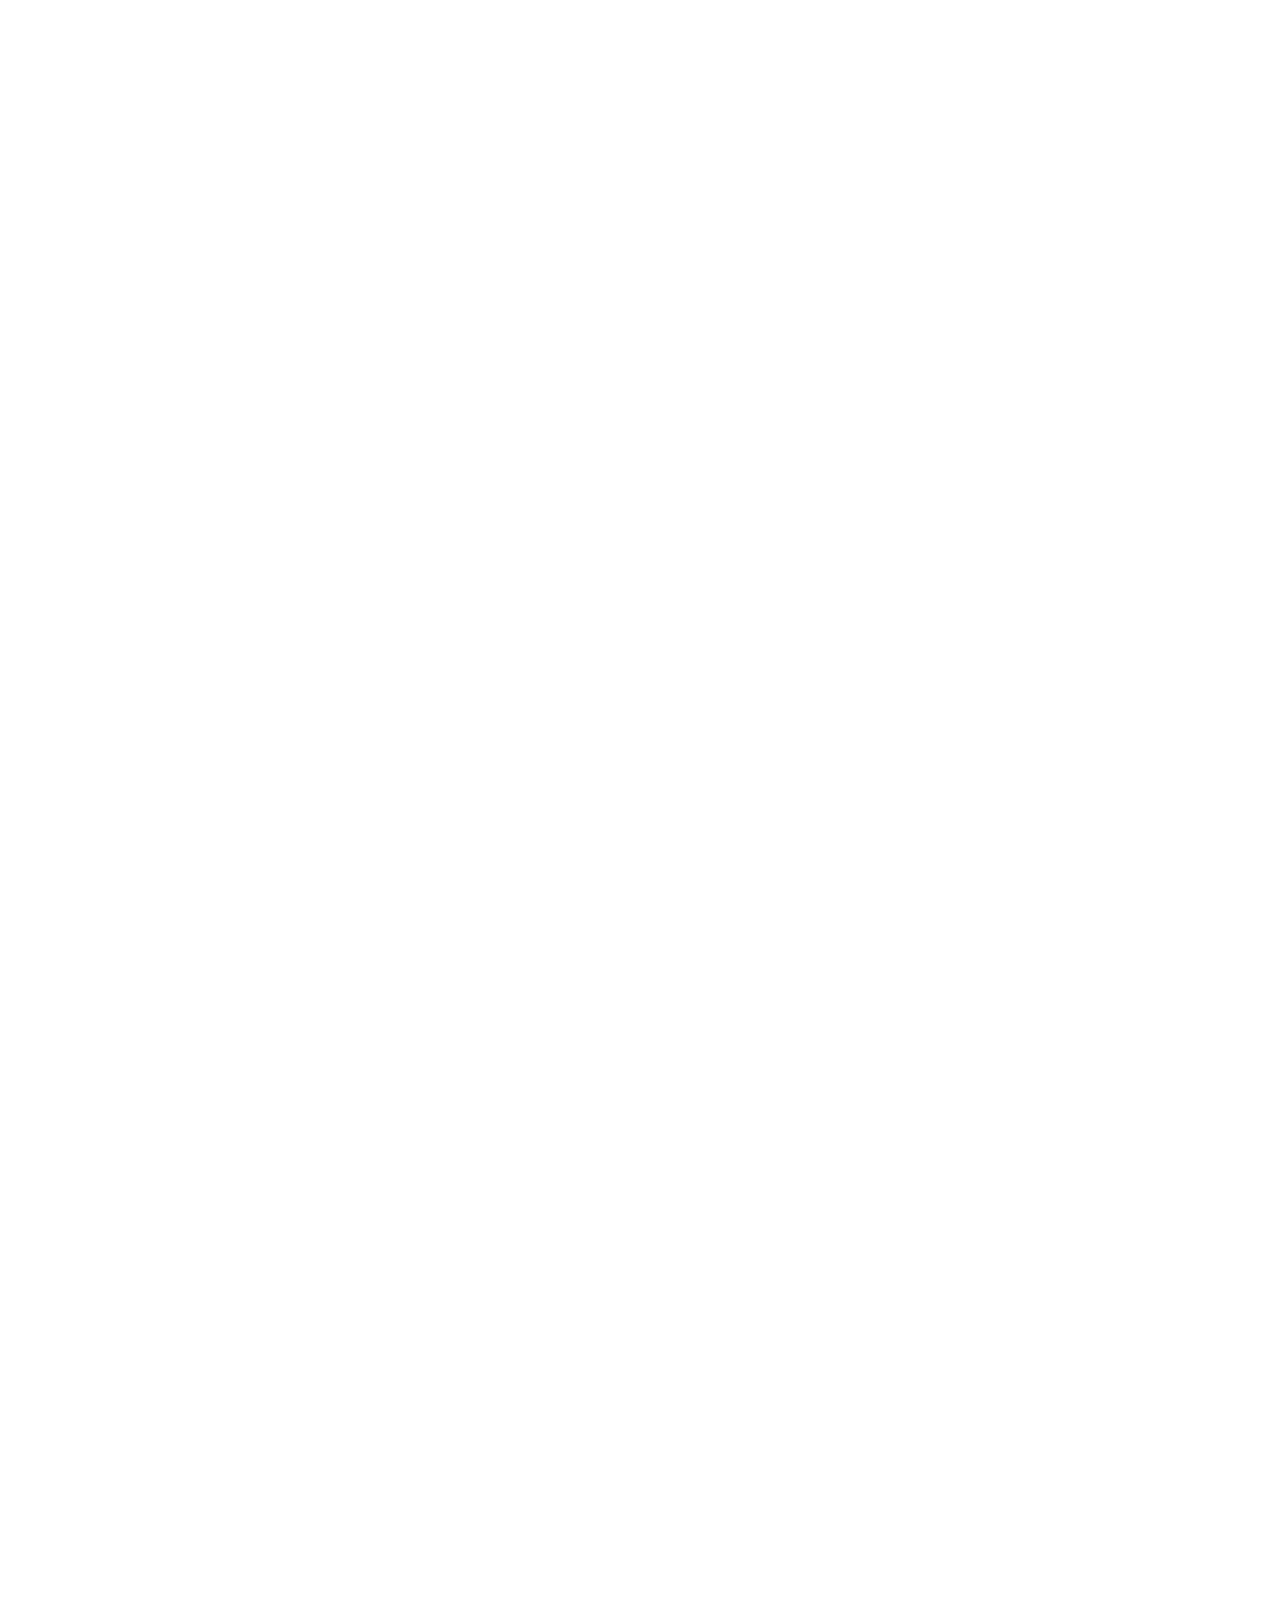
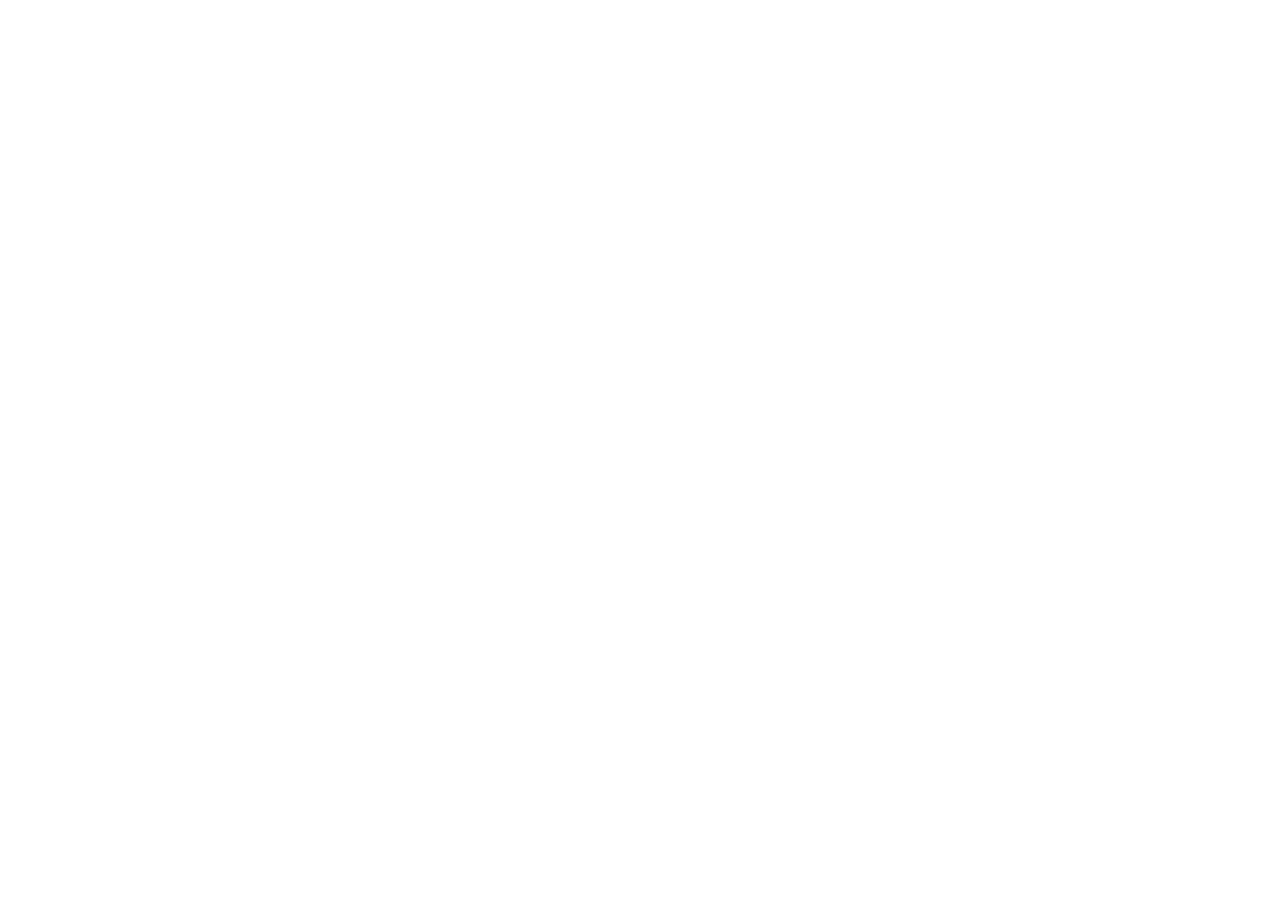
==== commit 7de41b7b: "added animations" ====
--- a/index.htm
+++ b/index.htm
@@ -32,7 +32,7 @@
         AOS.init();
       </script>
   <!--===== HEADER =====-->
-  <header class="header-1" id="header" data-aos="fade-down">
+  <header class="header-1" id="header" data-aos="fade-down" data-aos-delay="300">
     <nav class="nav bd-grid">
       <div class="nav__toggle" id="nav-toggle">
         <i class="bx bxs-grid"></i>
@@ -58,11 +58,11 @@
 
   <main class="l-main">
     <!--===== HOME =====-->
-    <section class="home" id="home" data-aos="fade-up">
+    <section class="home" id="home" data-aos="fade-up"data-aos-delay="300">
       <div class="home__container bd-grid">
         <div class="home__sneaker">
           <div class="home__shape"></div>
-          <img src="https://github.com/bedimcode/responsive-ecommerce-website-sneakers/blob/master/assets/img/imghome.png?raw=true" alt="" class="home__img" data-aos="flip-zoom-in">
+          <img src="https://github.com/bedimcode/responsive-ecommerce-website-sneakers/blob/master/assets/img/imghome.png?raw=true" alt="" class="home__img" data-aos="flip-zoom-in" data-aos-delay="300">
         </div>
 
           <div class="home__data">
@@ -75,7 +75,7 @@
     </section>
 
     <!--===== FEATURED =====-->
-    <section class="featured section" id="featured" data-aos="fade-up">
+    <section class="featured section" id="featured" data-aos="fade-up"data-aos-delay="500">
       <h2 class="section-title">FEATURED</h2>
       <div class="featured__container bd-grid">
         <article class="sneaker">
@@ -105,7 +105,8 @@
     </section>
 
     <!--===== COLLECTION =====-->
-    <section class="collection section" data-aos="fade-up">
+    <section class="collection section" data-aos="fade-up" data-aos-delay="500">
+      <h2 class="section-title">COLLECTION</h2>
       <div class="collection__container bd-grid">
         <div class="collection__card">
           <div class="collection__data">
@@ -131,7 +132,7 @@
     </section>
 
     <!--===== WOMEN SNEAKERS =====-->
-    <section class="women section" id="women" data-aos="fade-up">
+    <section class="women section" id="women" data-aos="fade-up" data-aos-delay="600">
       <h2 class="section-title">WOMEN SNEAKERS</h2>
 
       <div class="women__container bd-grid">
@@ -166,7 +167,7 @@
     </section>
 
     <!--===== OFFER =====-->
-    <section class="offer section" data-aos="fade-up">
+    <section class="offer section" data-aos="slide-left" data-aos-delay="600">
       <div class="offer__container bd-grid">
         <div class="offer__data">
           <h3 class="offer__title">50% OFF</h3>
@@ -179,7 +180,7 @@
     </section>
 
     <!--===== NEW COLLECTION =====-->
-    <section class="new section" id="new" data-aos="fade-up">
+    <section class="new section" id="new" data-aos="fade-up" data-aos-delay="800">
       <h2 class="section-title">NEW COLLECTION</h2>
 
       <div class="new__container bd-grid">
@@ -225,7 +226,7 @@
 
     <!--===== NEWSLETTER =====-->
 
-    <section class="newsletter section" data-aos="fade-up">
+    <section class="newsletter section" data-aos="fade-up" data-aos-delay="1000">
       <div class="newsletter__container bd-grid">
         <div>
           <h3 class="newsletter__title">Subscribe and Get <br> 10% OFF</h3>
@@ -241,7 +242,7 @@
   </main>
 
   <!--===== FOOTER =====-->
-  <footer class="footer section" data-aos="fade-up">
+  <footer class="footer section" data-aos="fade-up" data-aos-delay="600">
     <div class="footer__container bd-grid">
       <div class="footer__box">
         <h3 class="footer__title">Ivy</h3>
@@ -275,7 +276,7 @@
       </div>
     </div>
 
-    <p class="footer__copy"> &#169;2021 praiseShalom. All rights reserved </p>
+    <p class="footer__copy"> &#169;2024 Soles D'amour. All rights reserved </p>
   </footer>
 
   <!--===== MAIN JS =====-->
--- a/index.css
+++ b/index.css
@@ -67,6 +67,8 @@
   font-weight: var(--font-medium);
   color: var(--dark-color);
   line-height: 1.6;
+  max-width: 100%;
+  overflow-x: hidden;
 }
 
 h1,
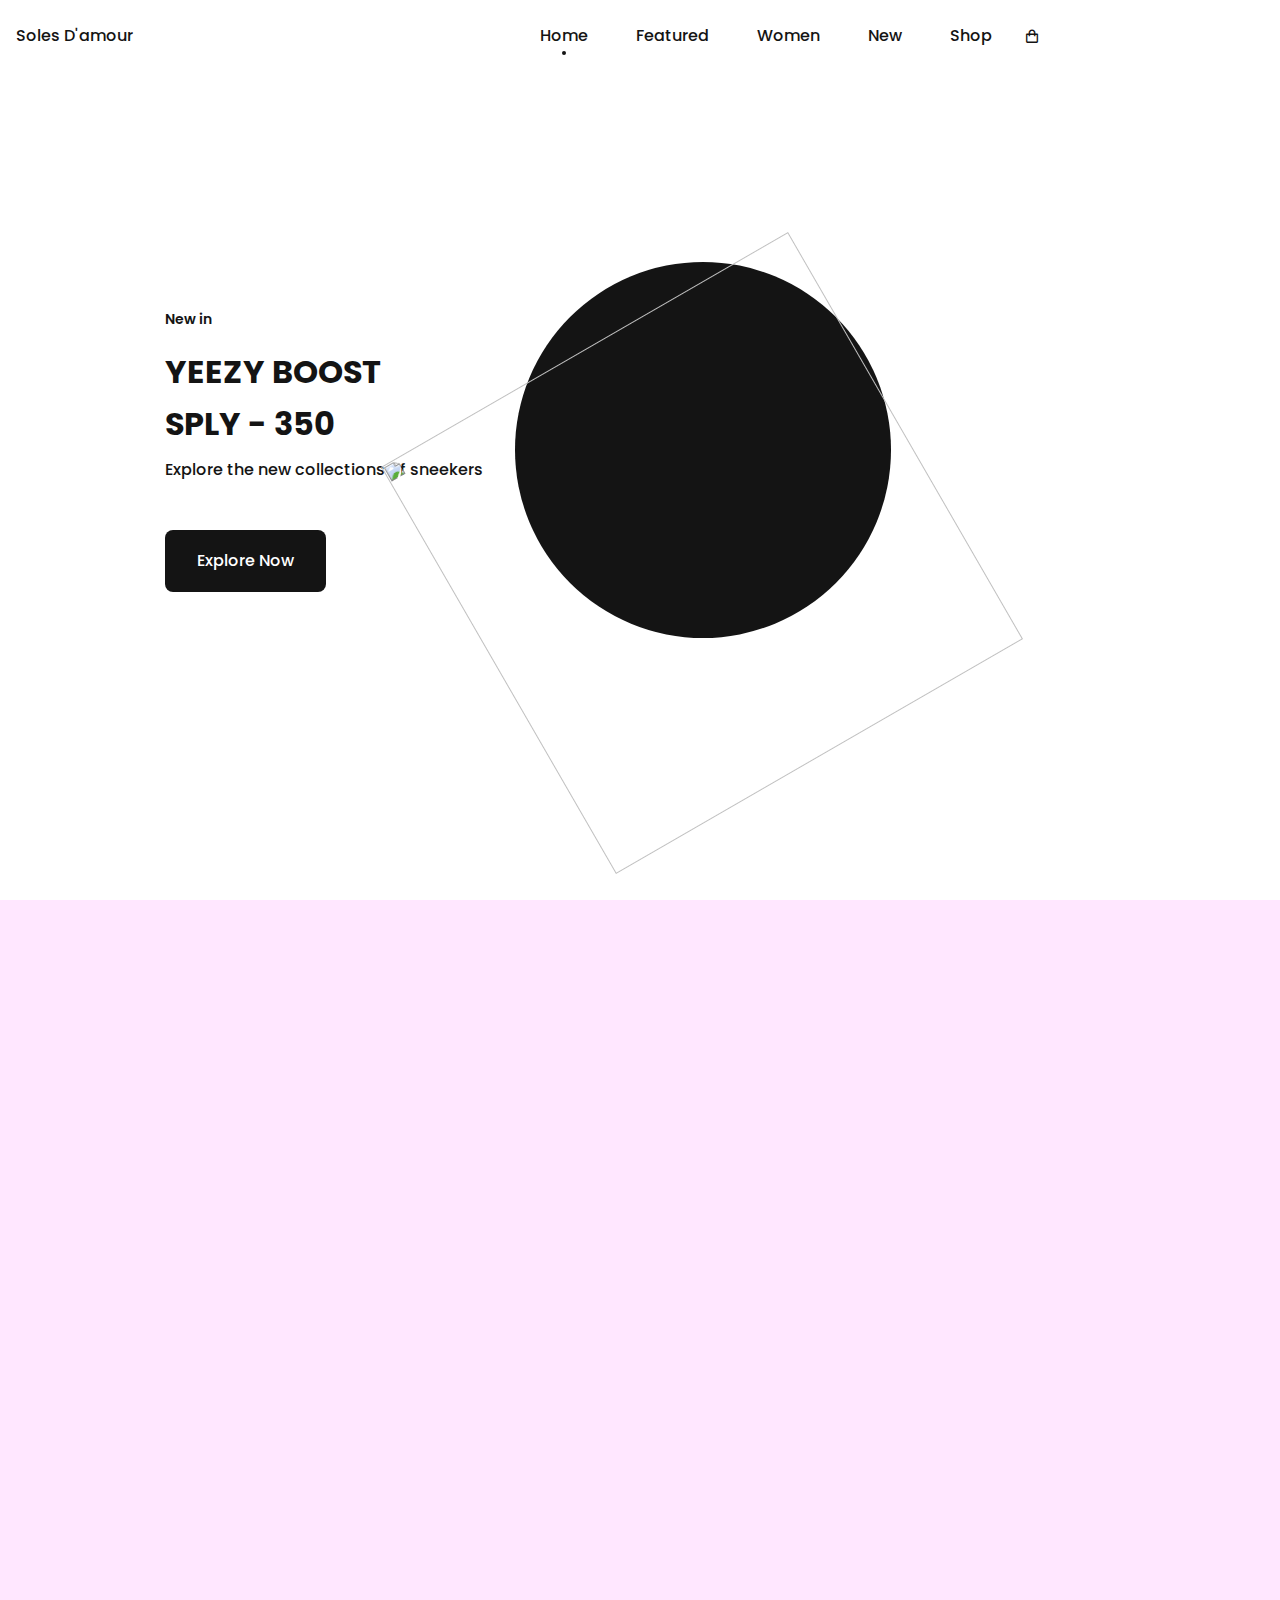
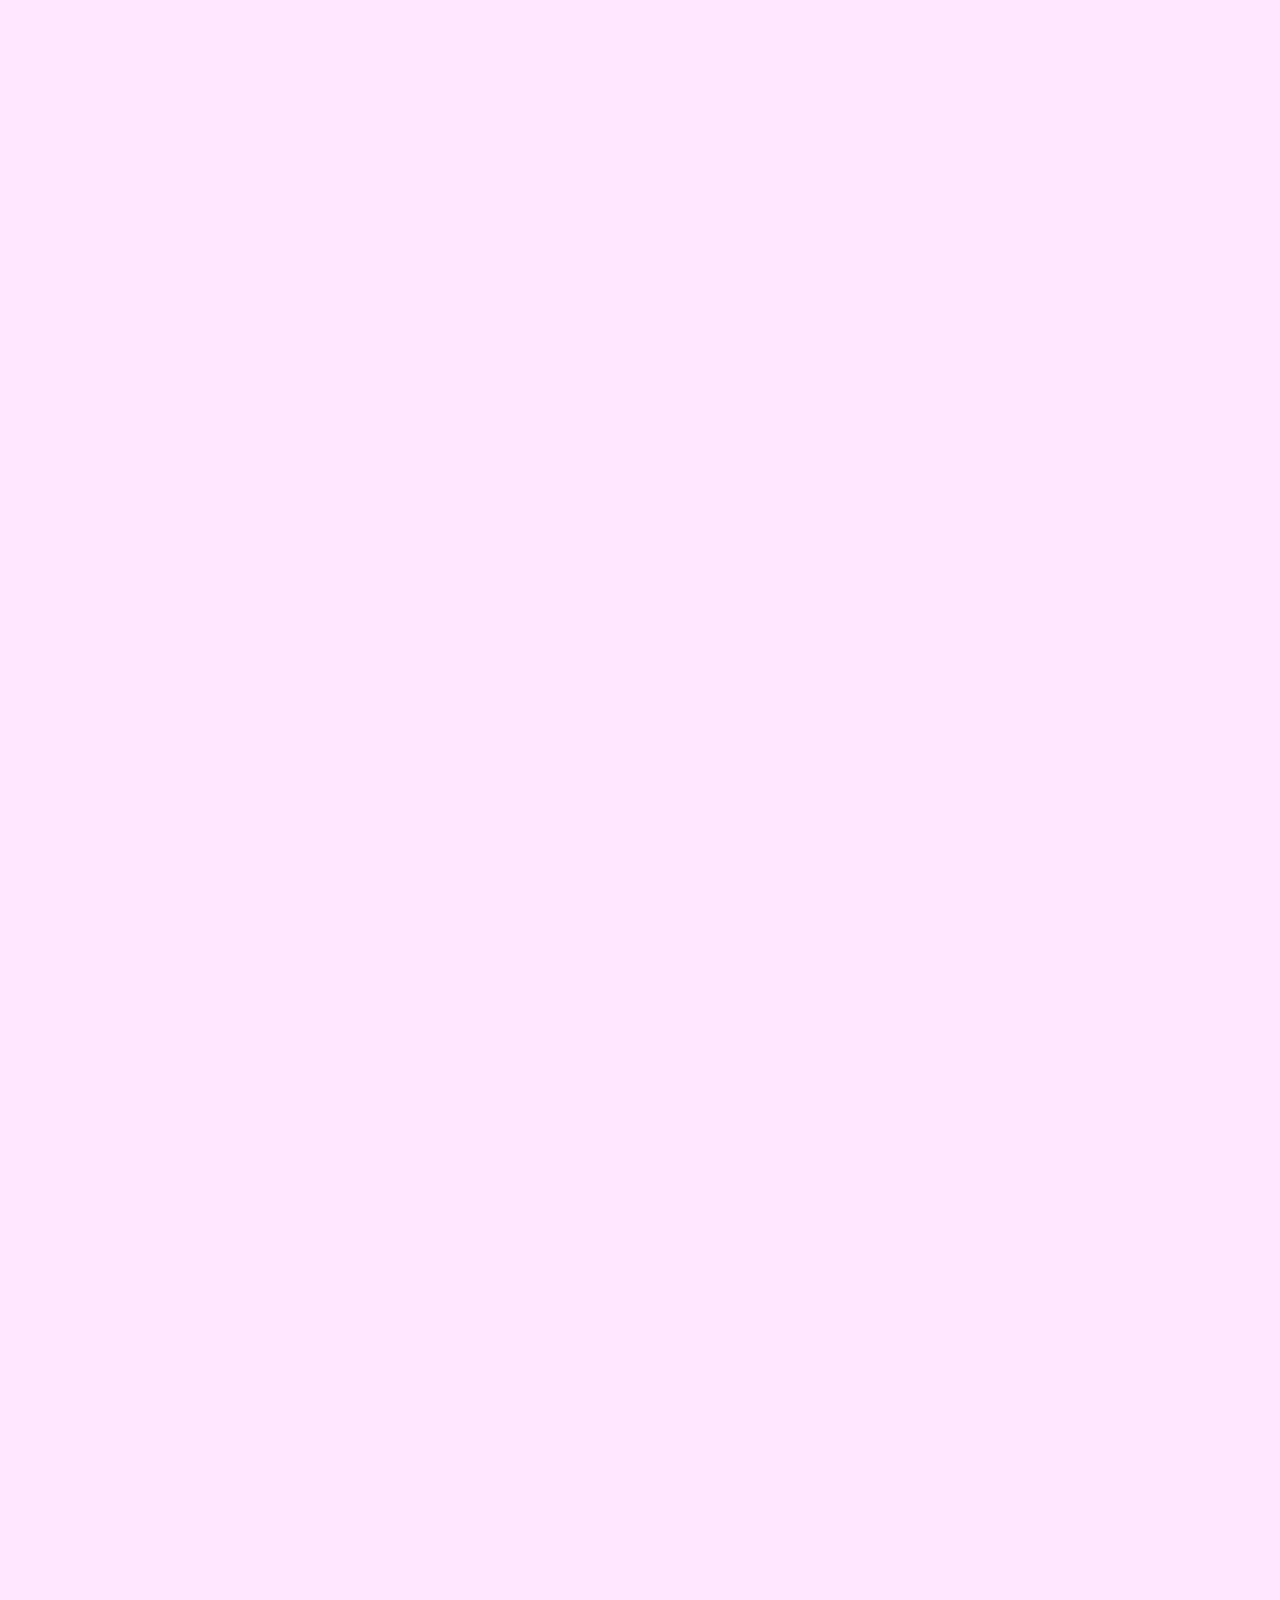
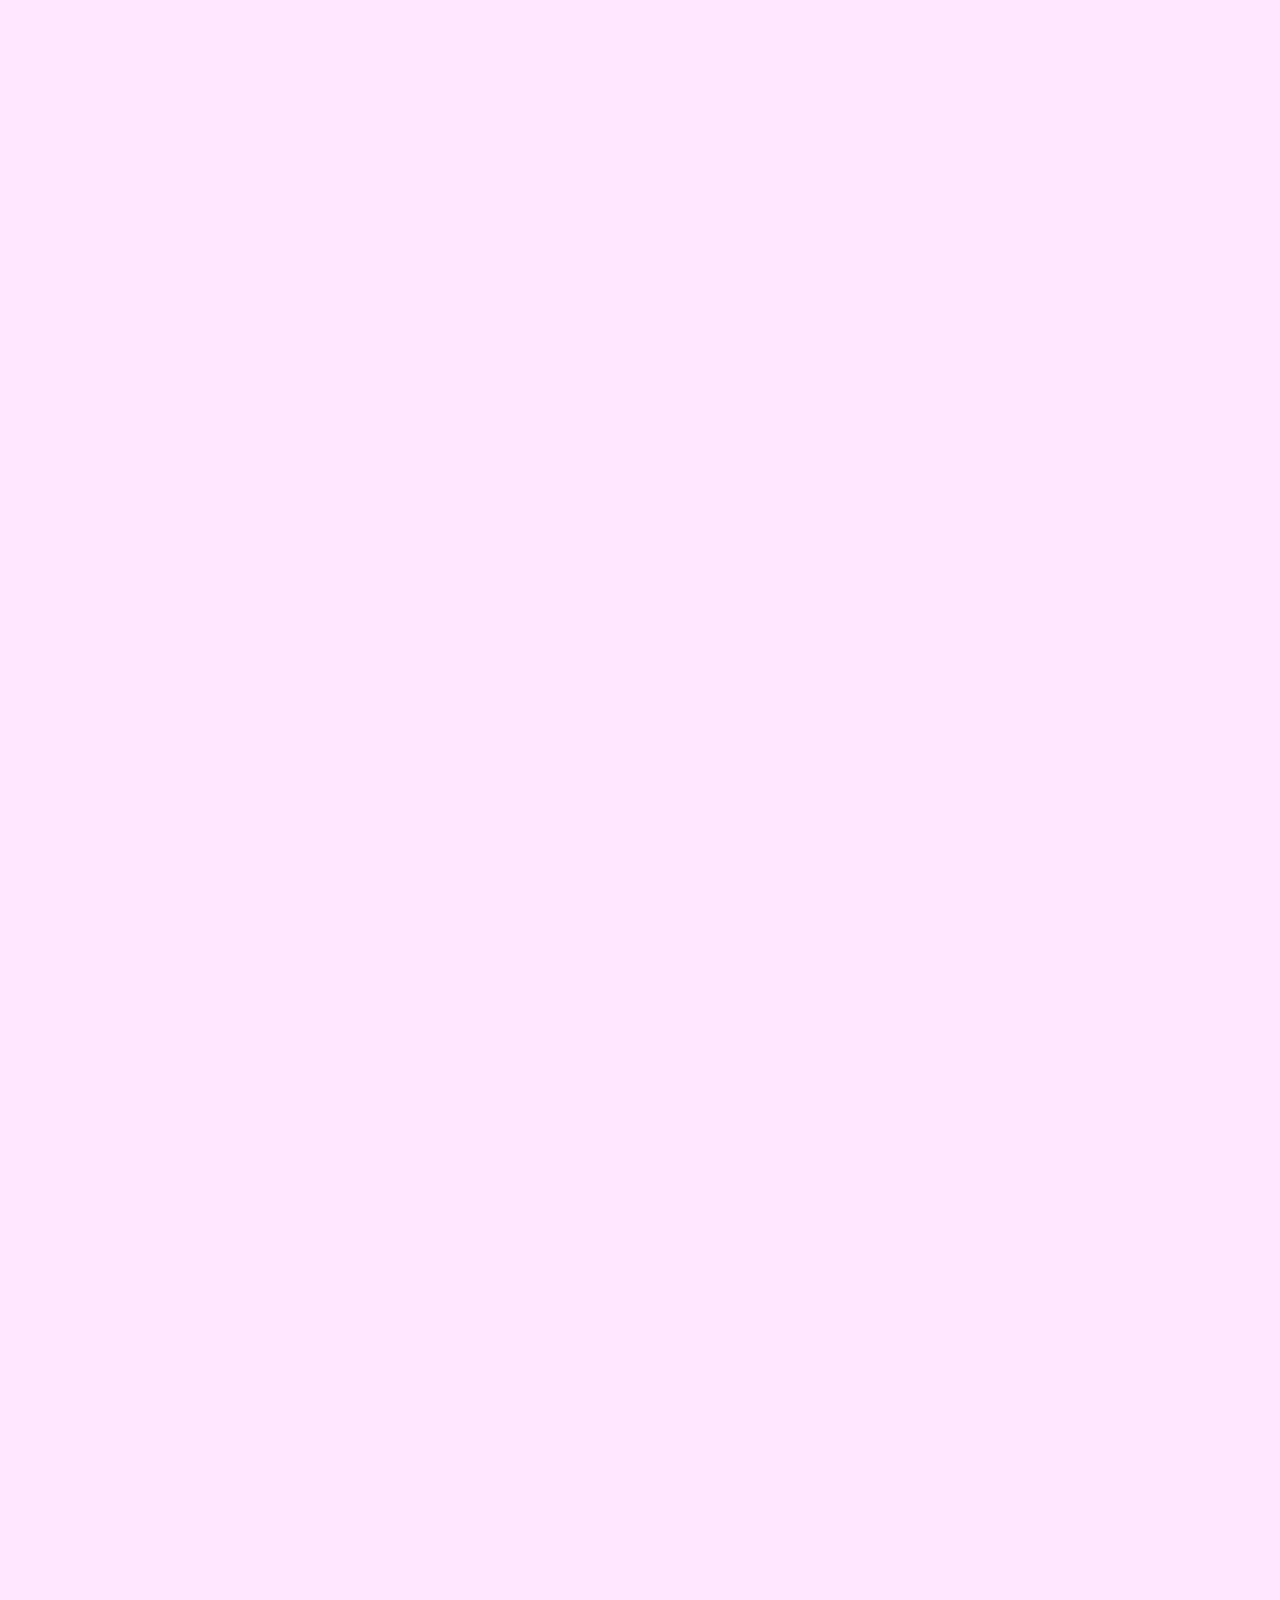
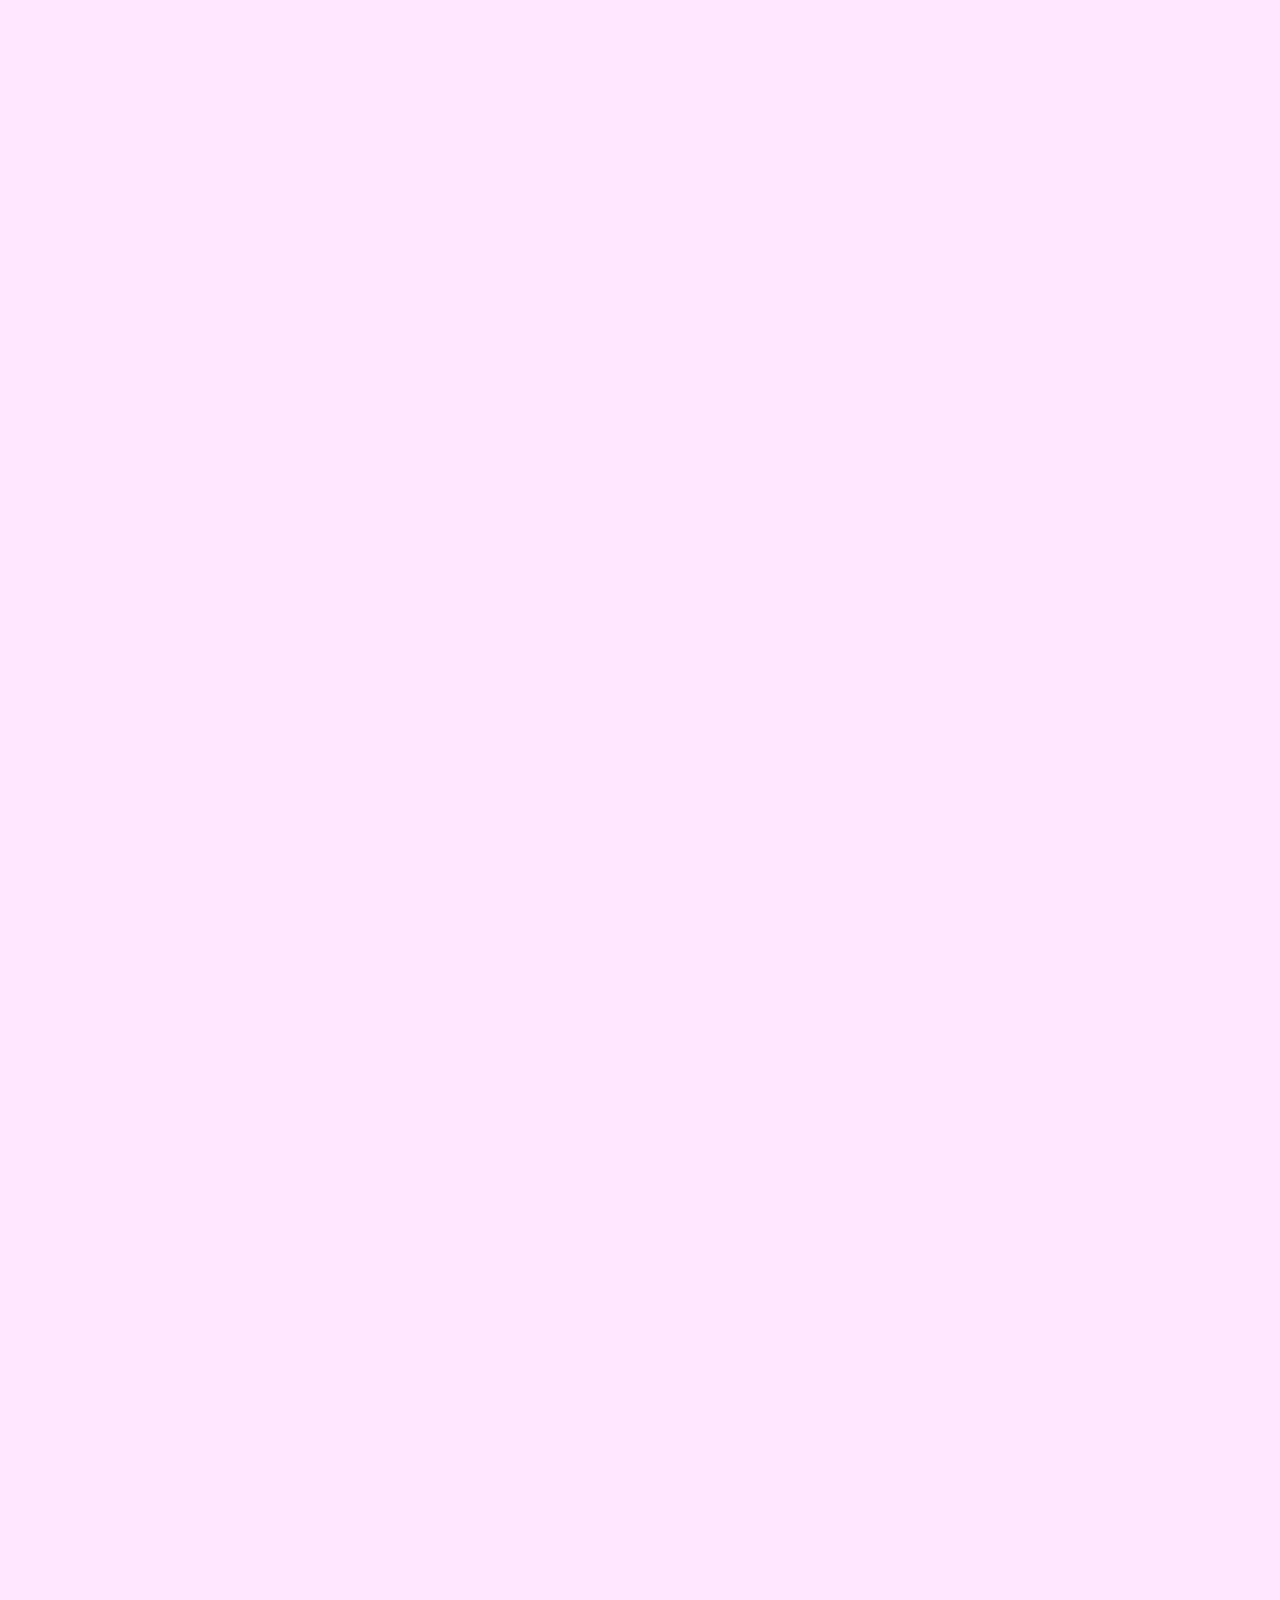
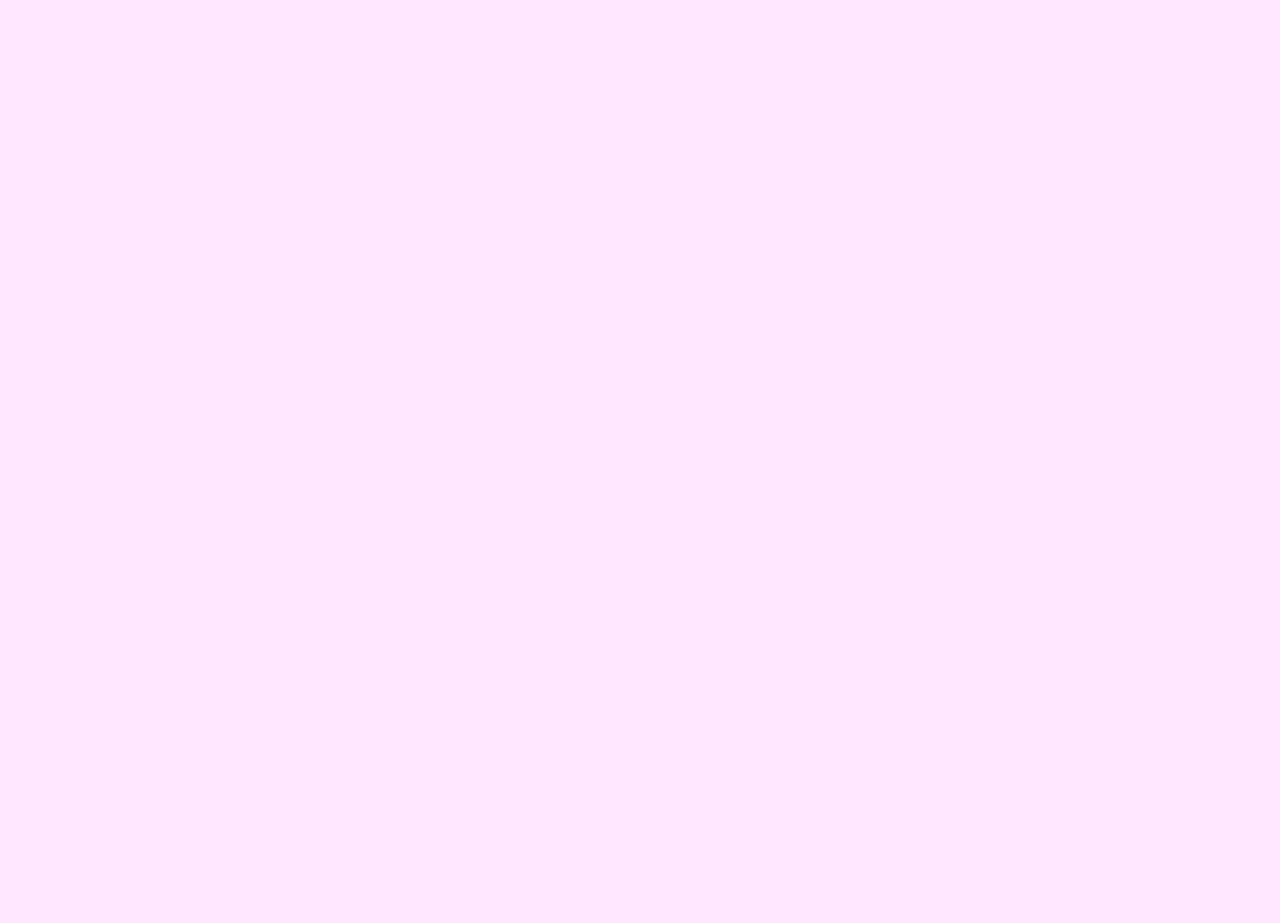
==== commit c745f685: "lavendar color change" ====
--- a/index.htm
+++ b/index.htm
@@ -226,7 +226,7 @@
 
     <!--===== NEWSLETTER =====-->
 
-    <section class="newsletter section" data-aos="fade-up" data-aos-delay="1000">
+    <section class="newsletter section" data-aos="slide-right" data-aos-delay="1000">
       <div class="newsletter__container bd-grid">
         <div>
           <h3 class="newsletter__title">Subscribe and Get <br> 10% OFF</h3>
--- a/index.css
+++ b/index.css
@@ -137,7 +137,7 @@
   top: 0;
   left: 0;
   z-index: var(--z-fixed);
-  background-color: var(--dark-color-lighten);
+  background-color: var(--white-color);
 }
 
 /*===== NAV =====*/
@@ -193,7 +193,9 @@
   background-color: var(--dark-color);
   border-radius: 50%;
 }
-
+body{
+  background-color: #FFE7FF;
+}
 /*Change color header*/
 
 .scroll-header {
@@ -203,7 +205,7 @@
 
 /*===== HOME =====*/
 .home {
-  background-color: var(--dark-color-lighten);
+  background-color: var(--white-color);
   overflow: hidden;
 }
 
@@ -293,7 +295,7 @@
   flex-direction: column;
   align-items: center;
   padding: 2rem;
-  background-color: var(--dark-color-lighten);
+  background-color: var(--white-color);
   border-radius: 0.5rem;
   transition: 0.3s;
 }
@@ -364,7 +366,7 @@
   position: relative;
   display: flex;
   height: 328px;
-  background-color: var(--dark-color-lighten);
+  background-color: var(--white-color);
   padding: 2rem;
   border-radius: 0.5rem;
   transition: 0.3s;
@@ -399,7 +401,7 @@
     margin: auto;
   grid-template-columns: 55% 45%;
   column-gap: 0;
-  background-color: var(--dark-color-lighten);
+  background-color: var(--white-color);
   border-radius: 0.5rem;
   justify-content: center;
 }
@@ -431,7 +433,7 @@
   display: flex;
   flex-direction: column;
   justify-content: center;
-  background-color: var(--dark-color-lighten);
+  background-color: var(--white-color);
   border-radius: 0.5rem;
   padding: 2rem;
 }
@@ -460,7 +462,7 @@
 .new__sneaker-card {
   position: relative;
   padding: 3.5rem 1.5rem;
-  background-color: var(--dark-color-lighten);
+  background-color: var(--white-color);
   border-radius: 0.5rem;
   overflow: hidden;
   display: flex;
@@ -615,4 +617,6 @@
     right: 0;
     left: -3rem;
   }
+
+  
 }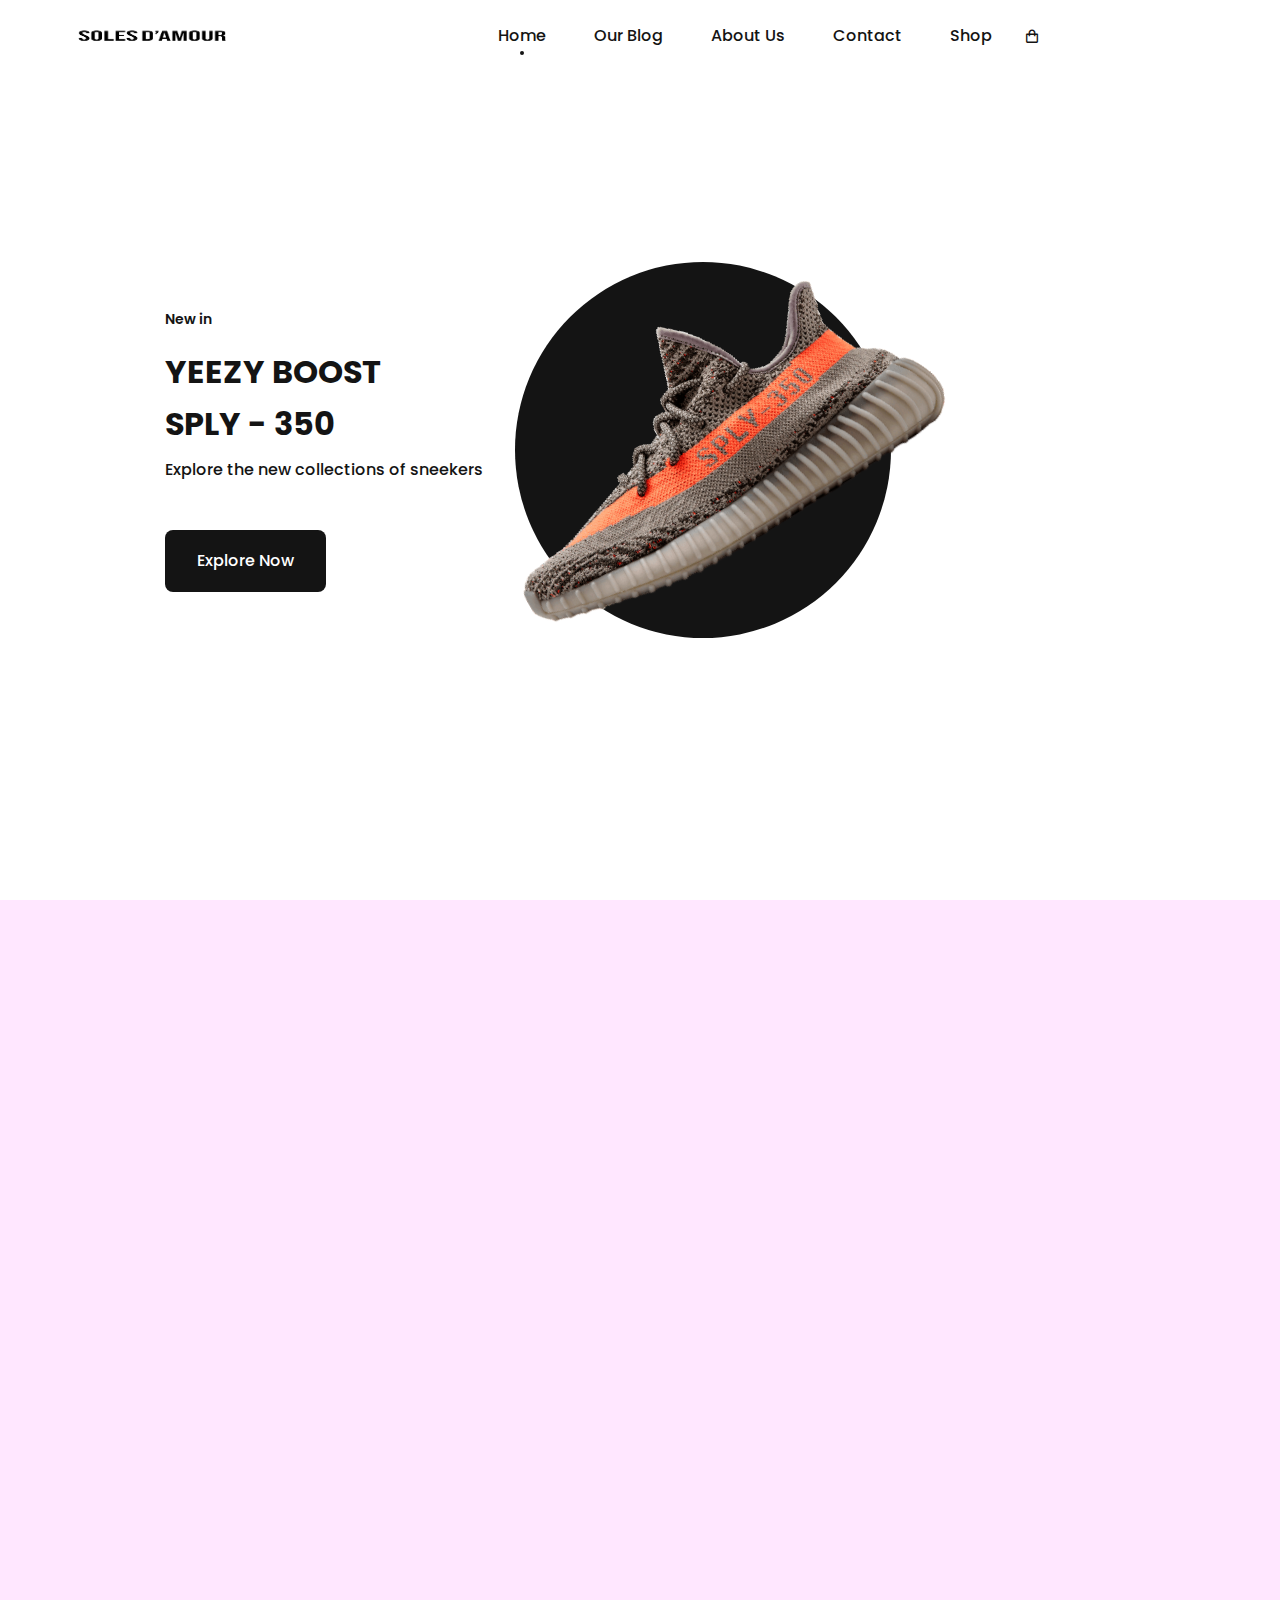
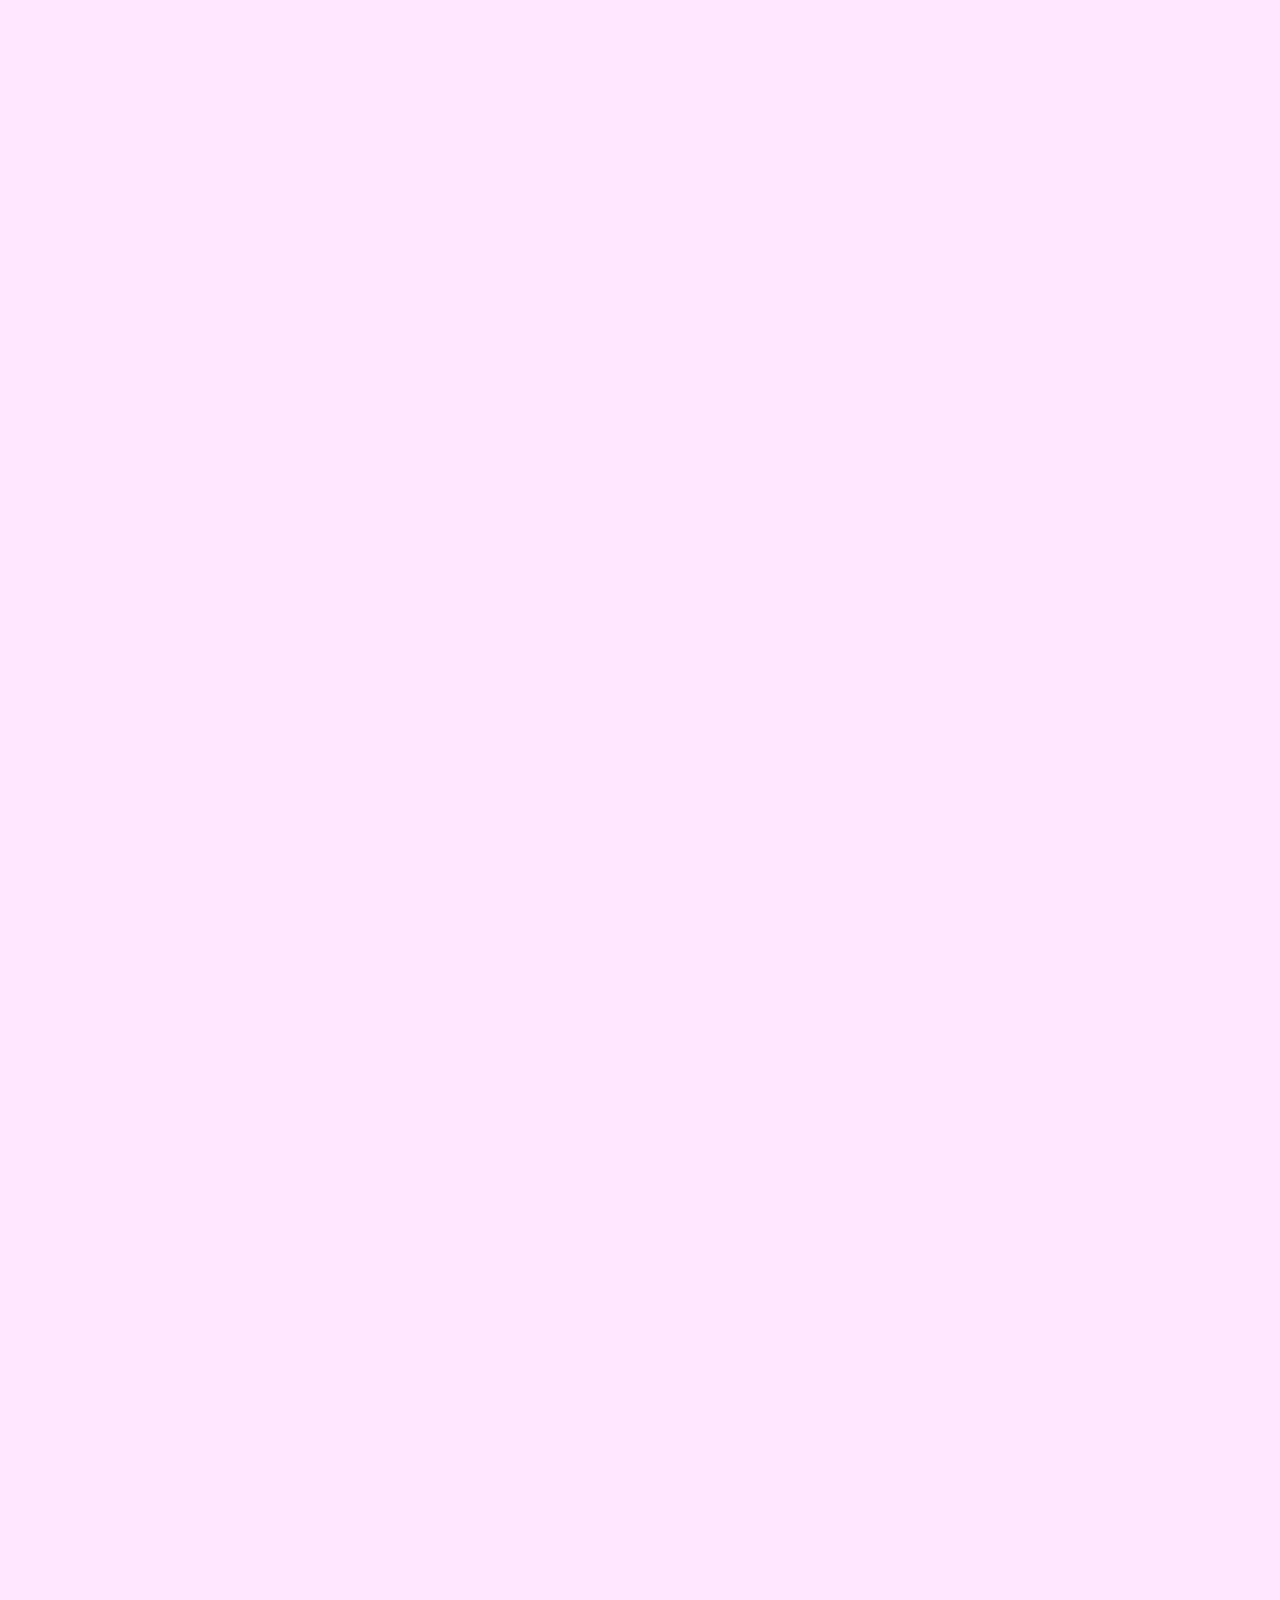
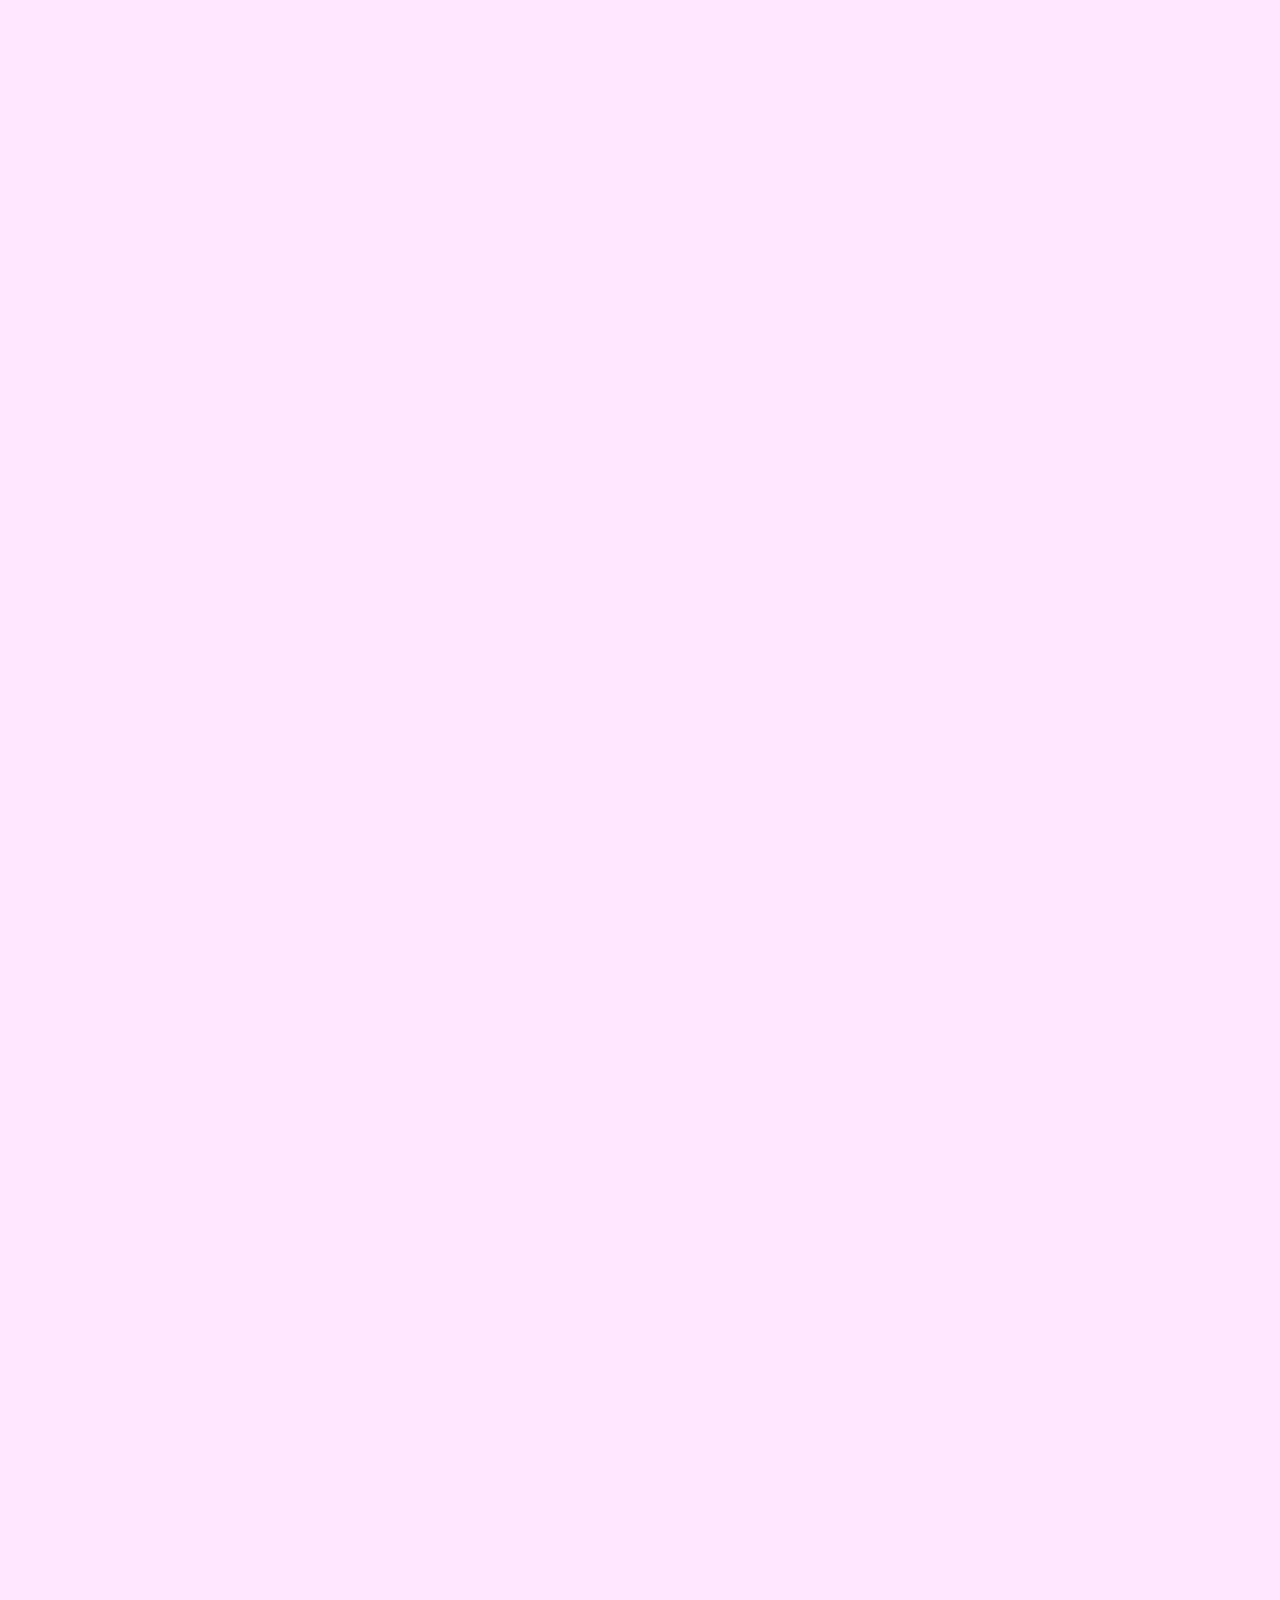
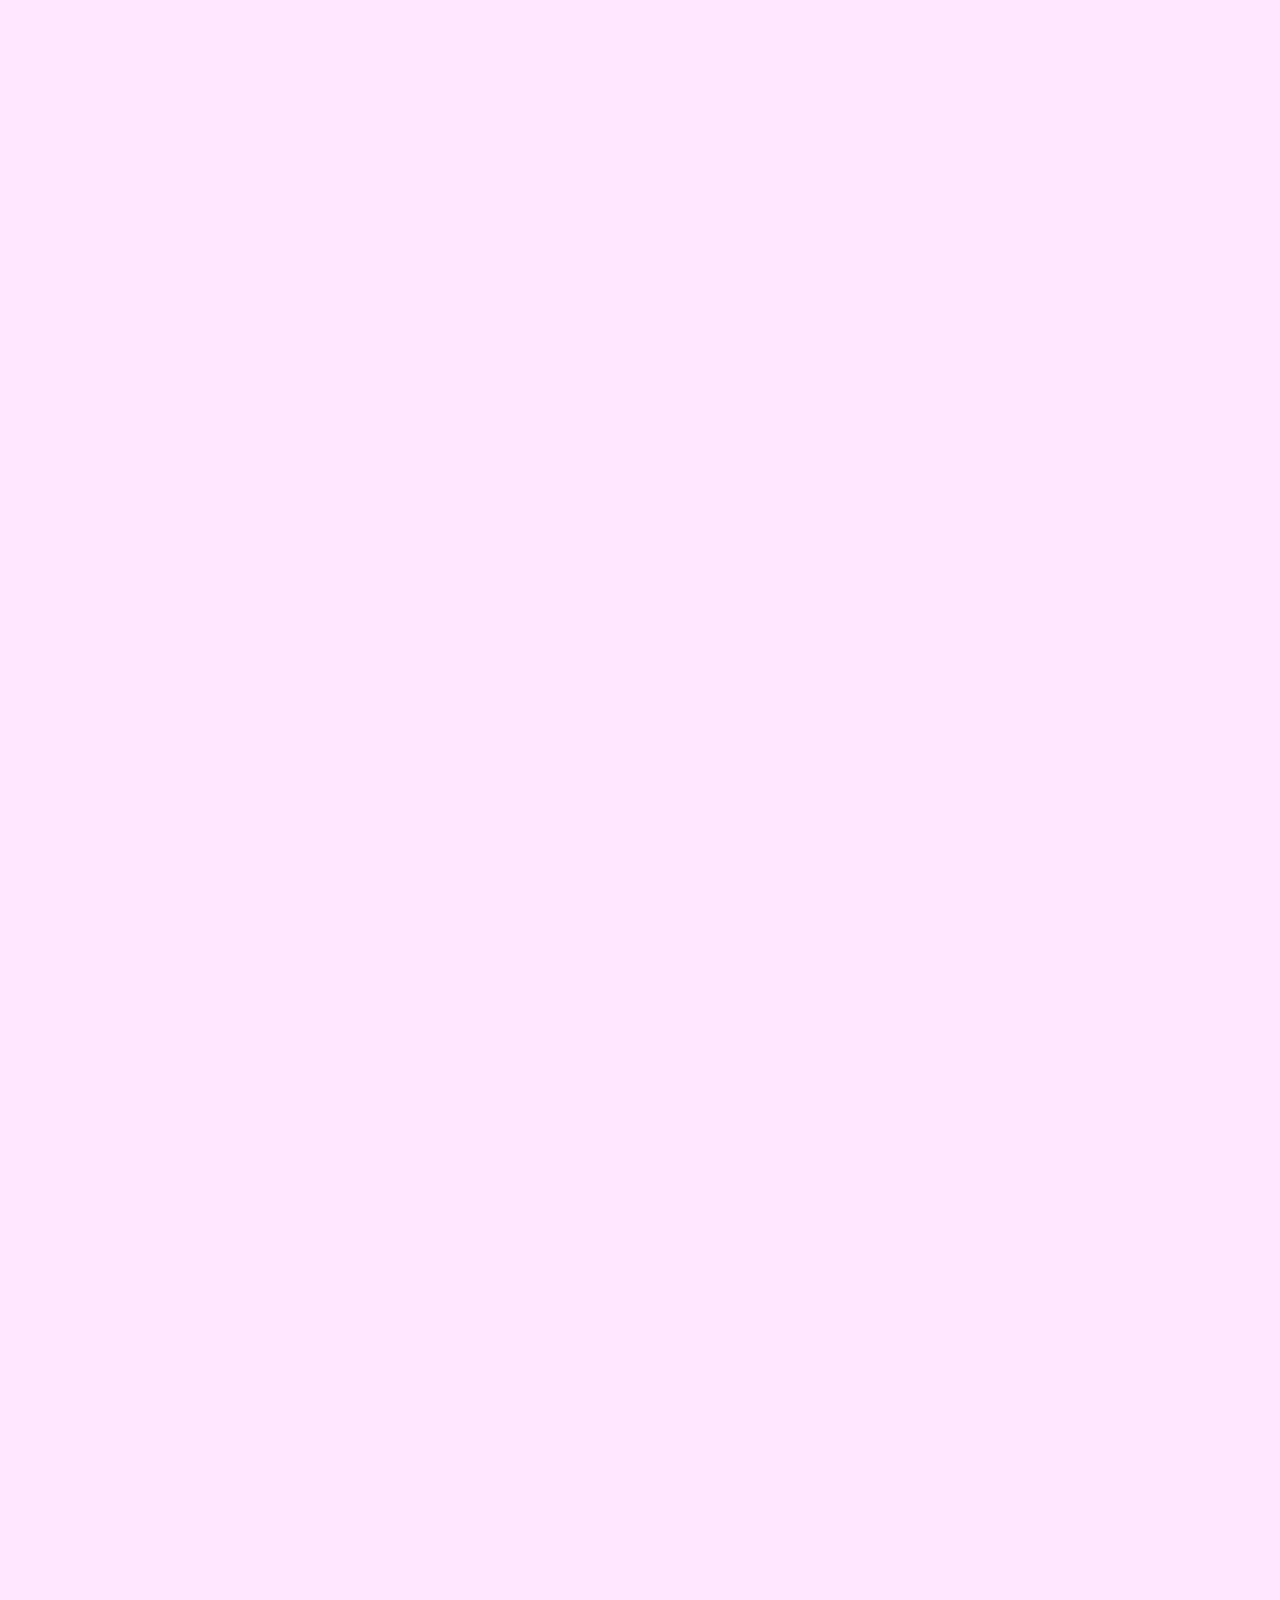
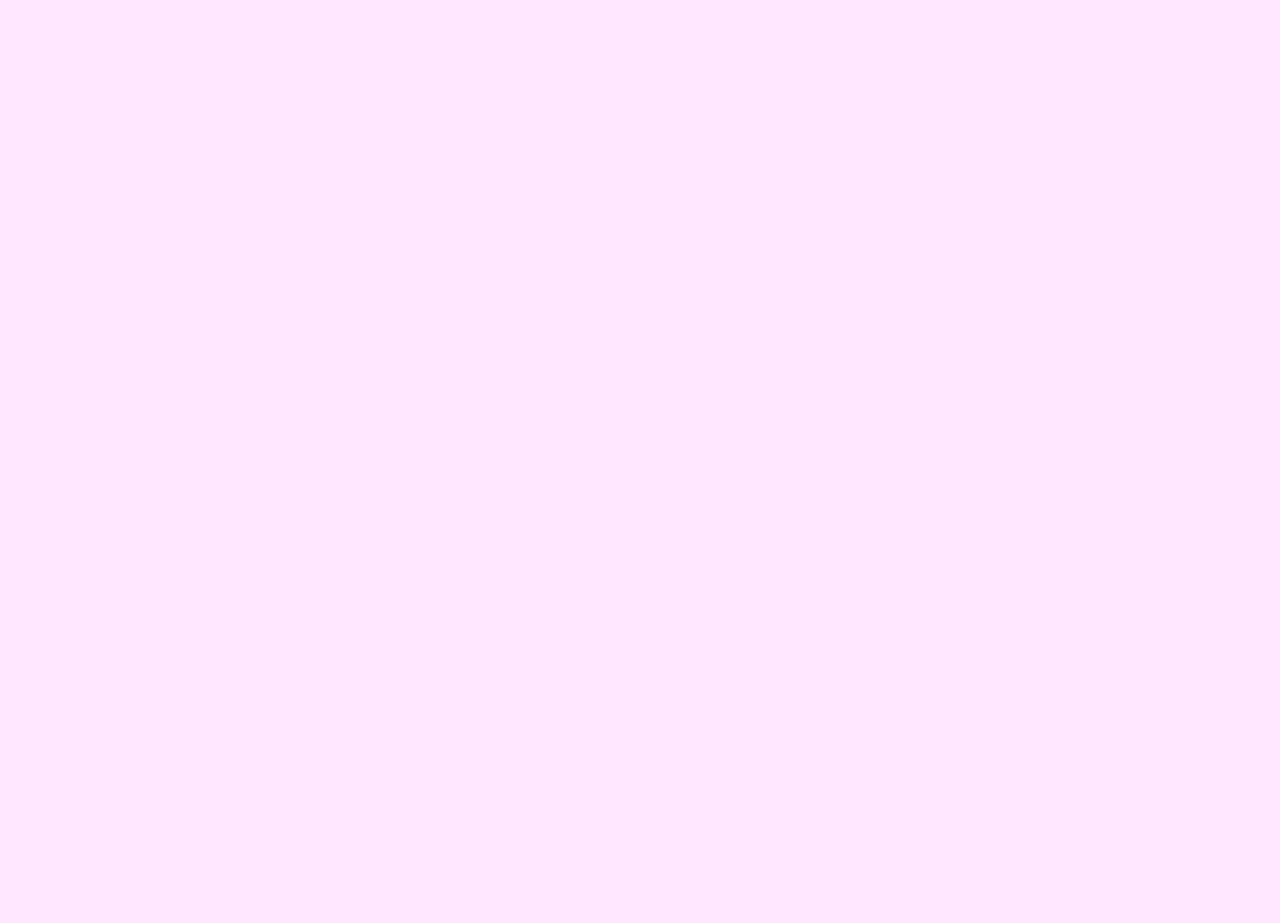
==== commit 27e47913: "a bunch of stuff" ====
--- a/index.htm
+++ b/index.htm
@@ -38,21 +38,21 @@
         <i class="bx bxs-grid"></i>
       </div>
 
-      <a href="#" class="nav__logo">Soles D'amour</a>
+      <a href="#"><img src="images\logoblacktext.png" style="height: 20vh; width: 30vh;"></a>
 
       <div class="nav__menu" id="nav-menu">
         <ul class="nav__list">
-          <li class="nav__item"><a href="#home" class="nav__link active">Home</a></li>
-          <li class="nav__item"><a href="#featured" class="nav__link">Featured</a></li>
-          <li class="nav__item"><a href="#women" class="nav__link">Women</a></li>
-          <li class="nav__item"><a href="#new" class="nav__link">New</a></li>
-          <li class="nav__item"><a href="#./shop.html" class="nav__link">Shop</a></li>
+          <li class="nav__item"><a href="index" class="nav__link active">Home</a></li>
+          <li class="nav__item"><a href="#featured" class="nav__link">Our Blog</a></li>
+          <li class="nav__item"><a href="#women" class="nav__link">About Us</a></li>
+          <li class="nav__item"><a href="#new" class="nav__link">Contact</a></li>
+          <li class="nav__item"><a href="store.htm" class="nav__link">Shop</a></li>
         </ul>
       </div>
 
-      <div class="nav__shop">
-        <i class='bx bx-shopping-bag'></i>
-      </div>
+      
+        <a href="#new"><i class='bx bx-shopping-bag' style="float: right;"></i></a>
+      
     </nav>
   </header>
 
@@ -62,7 +62,7 @@
       <div class="home__container bd-grid">
         <div class="home__sneaker">
           <div class="home__shape"></div>
-          <img src="https://github.com/bedimcode/responsive-ecommerce-website-sneakers/blob/master/assets/img/imghome.png?raw=true" alt="" class="home__img" data-aos="flip-zoom-in" data-aos-delay="300">
+          <img src="images\homepageyeezy.png" alt="" class="home__img" data-aos="flip-zoom-in" data-aos-delay="300">
         </div>
 
           <div class="home__data">
@@ -269,10 +269,10 @@
       </div>
 
       <div class="footer__box">
-        <a href="#" class="footer__social"><i class='bx bxl-facebook'></i></a>
-        <a href="#" class="footer__social"><i class='bx bxl-instagram'></i></a>
-        <a href="#" class="footer__social"><i class='bx bxl-twitter'></i></a>
-        <a href="#" class="footer__social"><i class='bx bxl-youtube'></i></a>
+        <a href="https://www.facebook.com/profile.php?id=61555273119269" class="footer__social"><i class='bx bxl-facebook'></i></a>
+        <a href="https://www.instagram.com/solesdamour/" class="footer__social"><i class='bx bxl-instagram'></i></a>
+        <a href="https://www.youtube.com/@solesdamour" class="footer__social"><i class='bx bxl-youtube'></i></a>
+        <!-- <a href="#" class="footer__social"><i class='bx bxl-tiktok'></i></a> -->
       </div>
     </div>
 
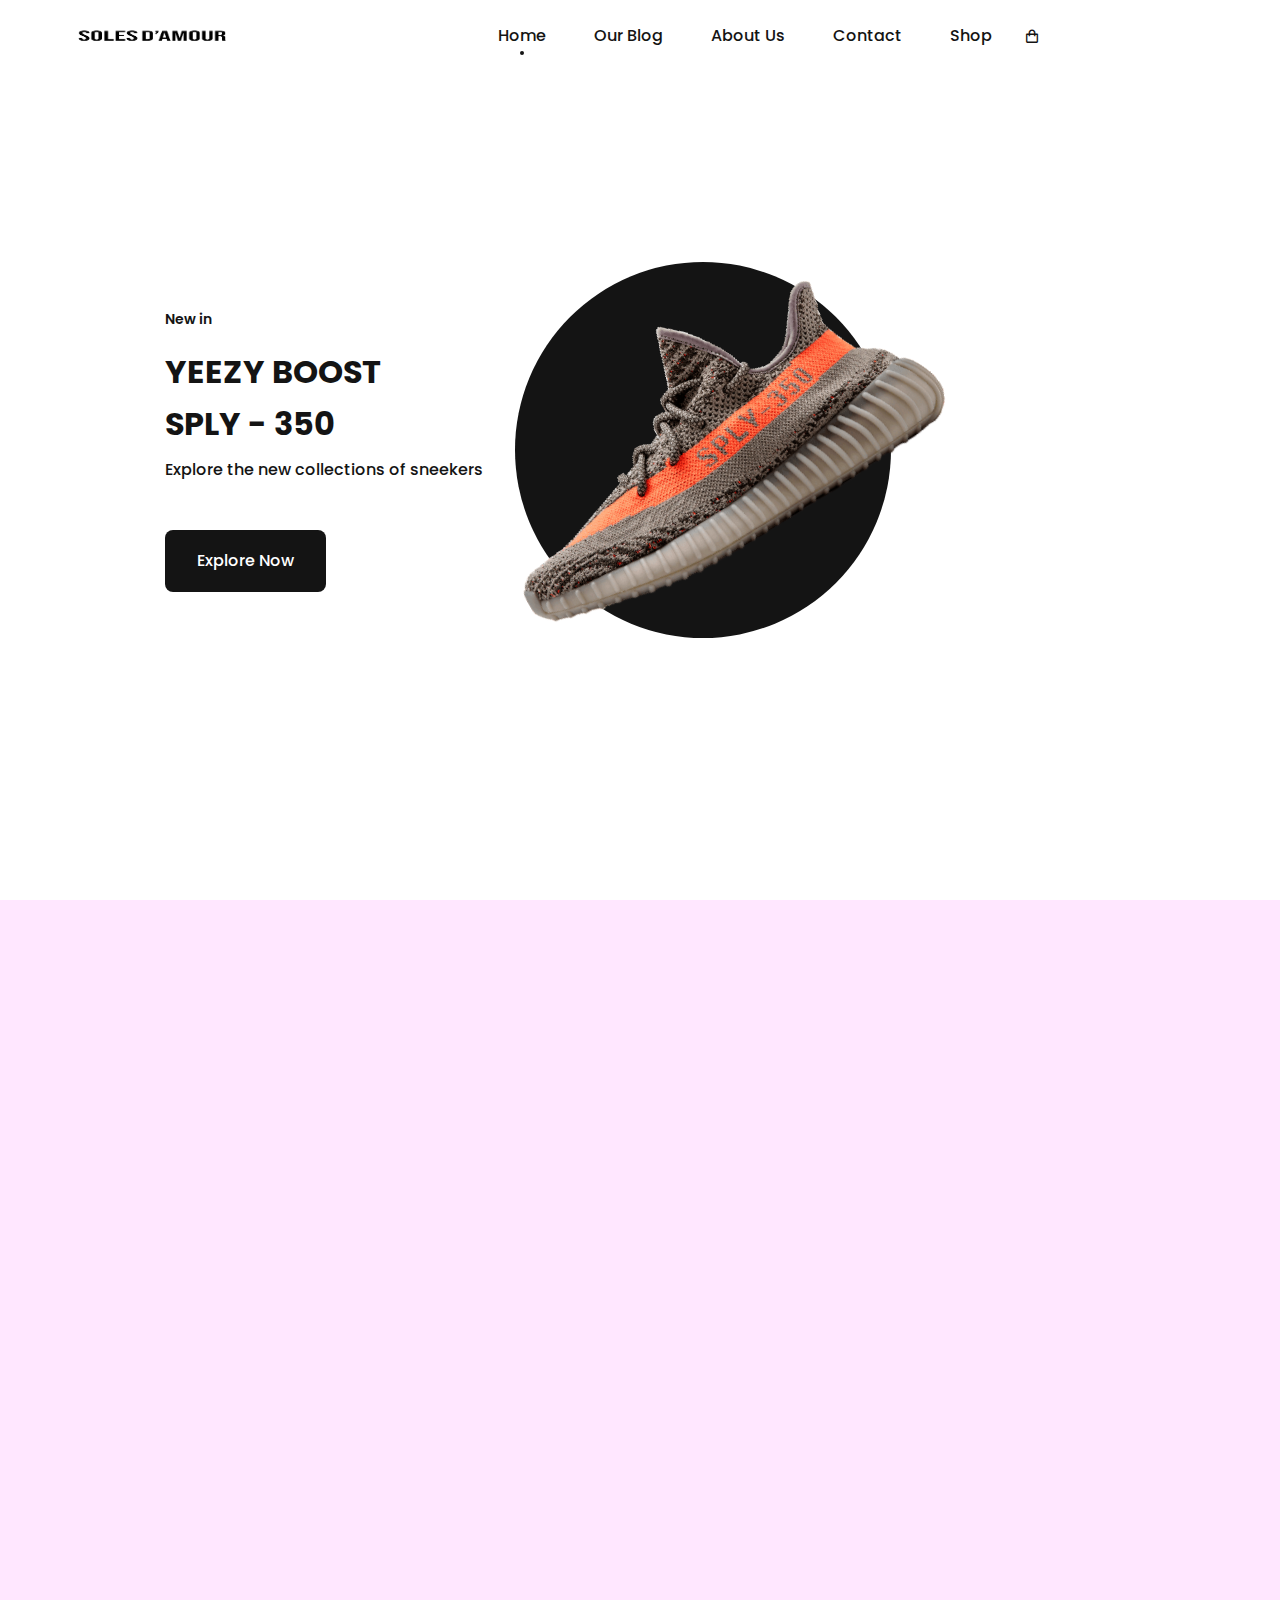
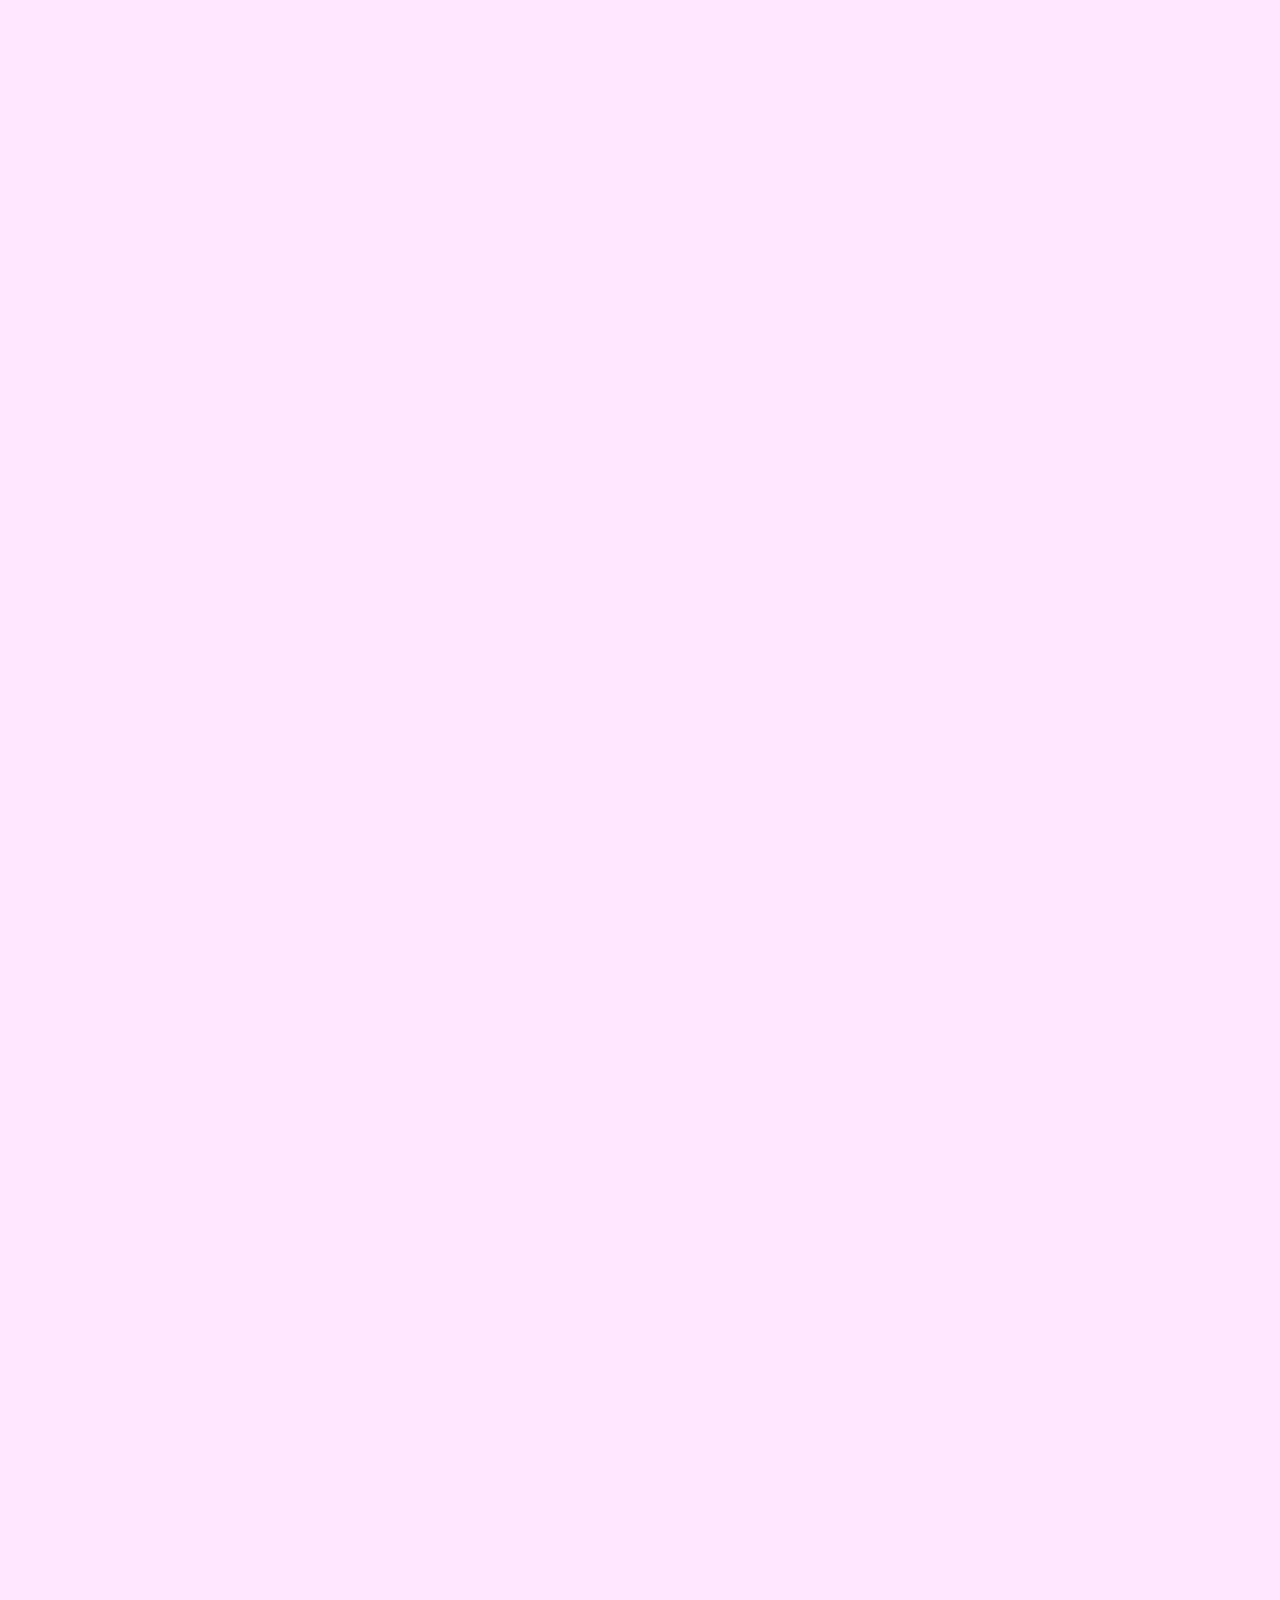
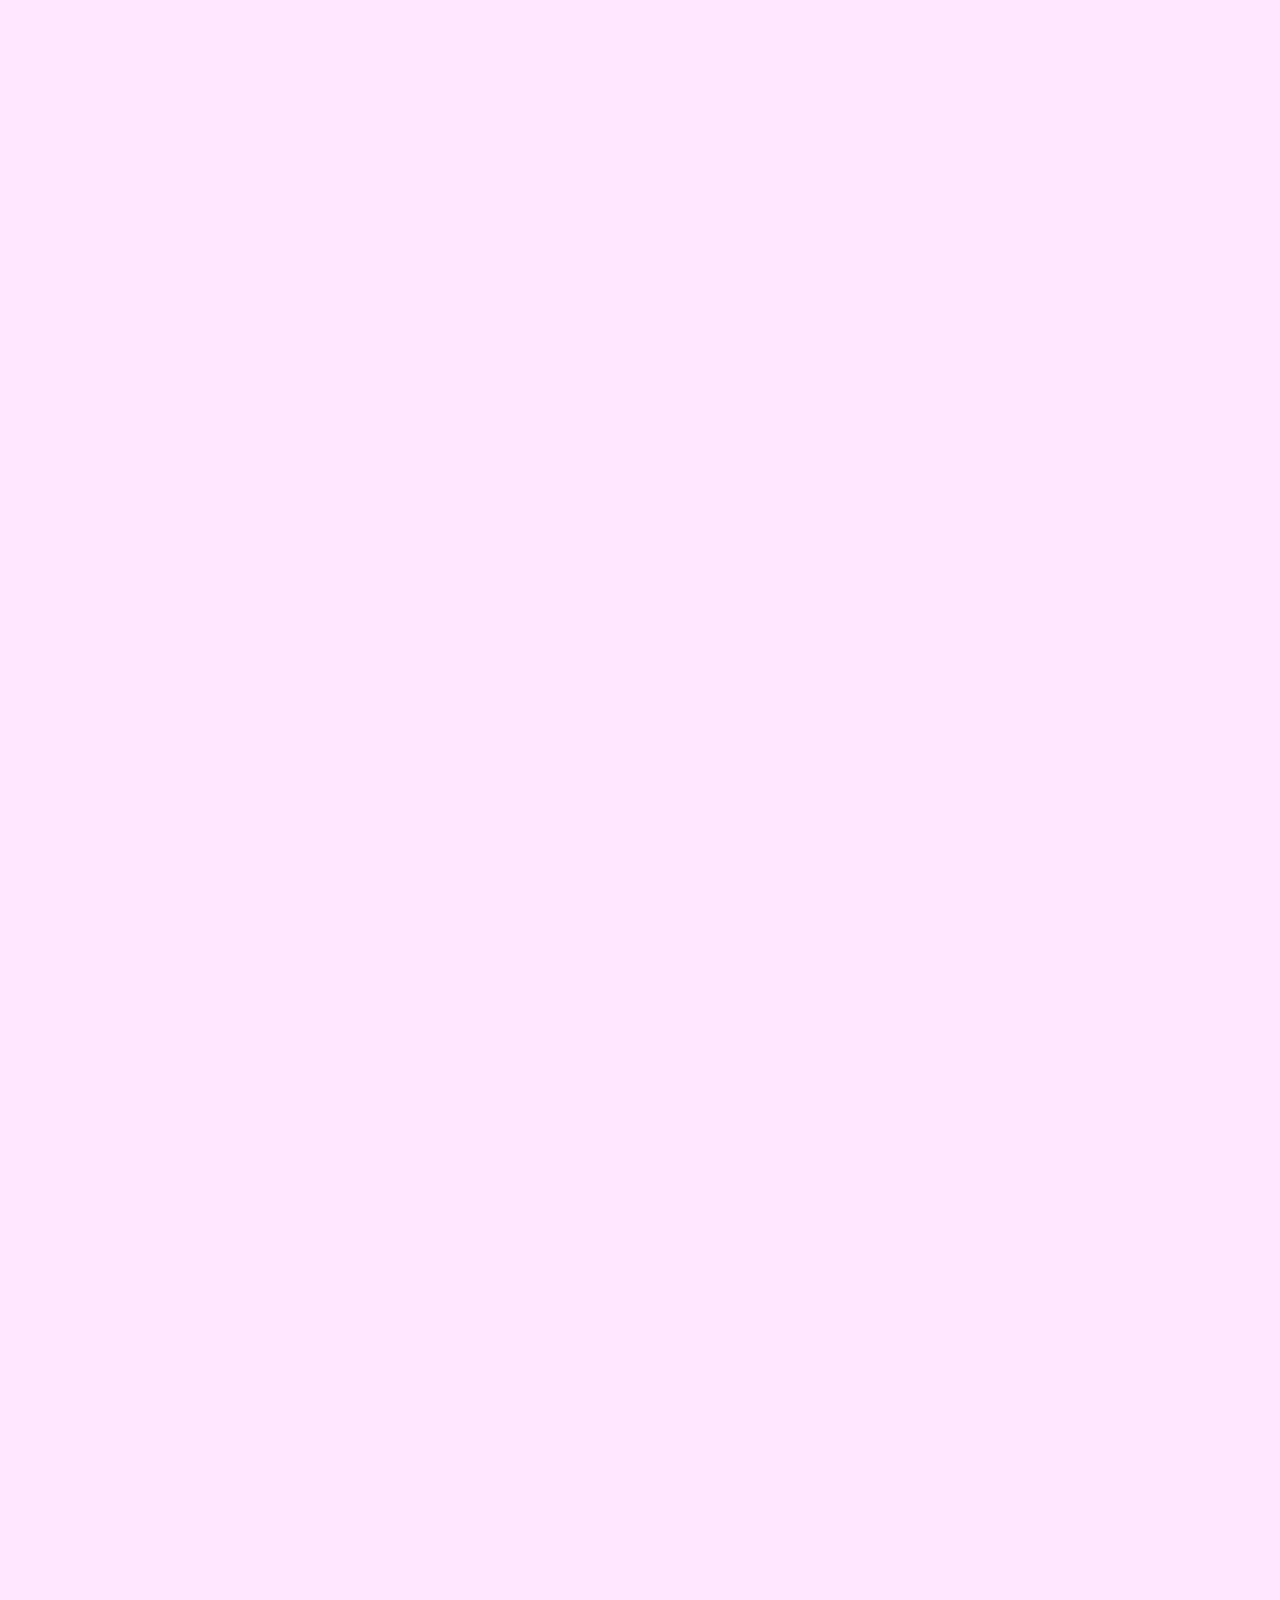
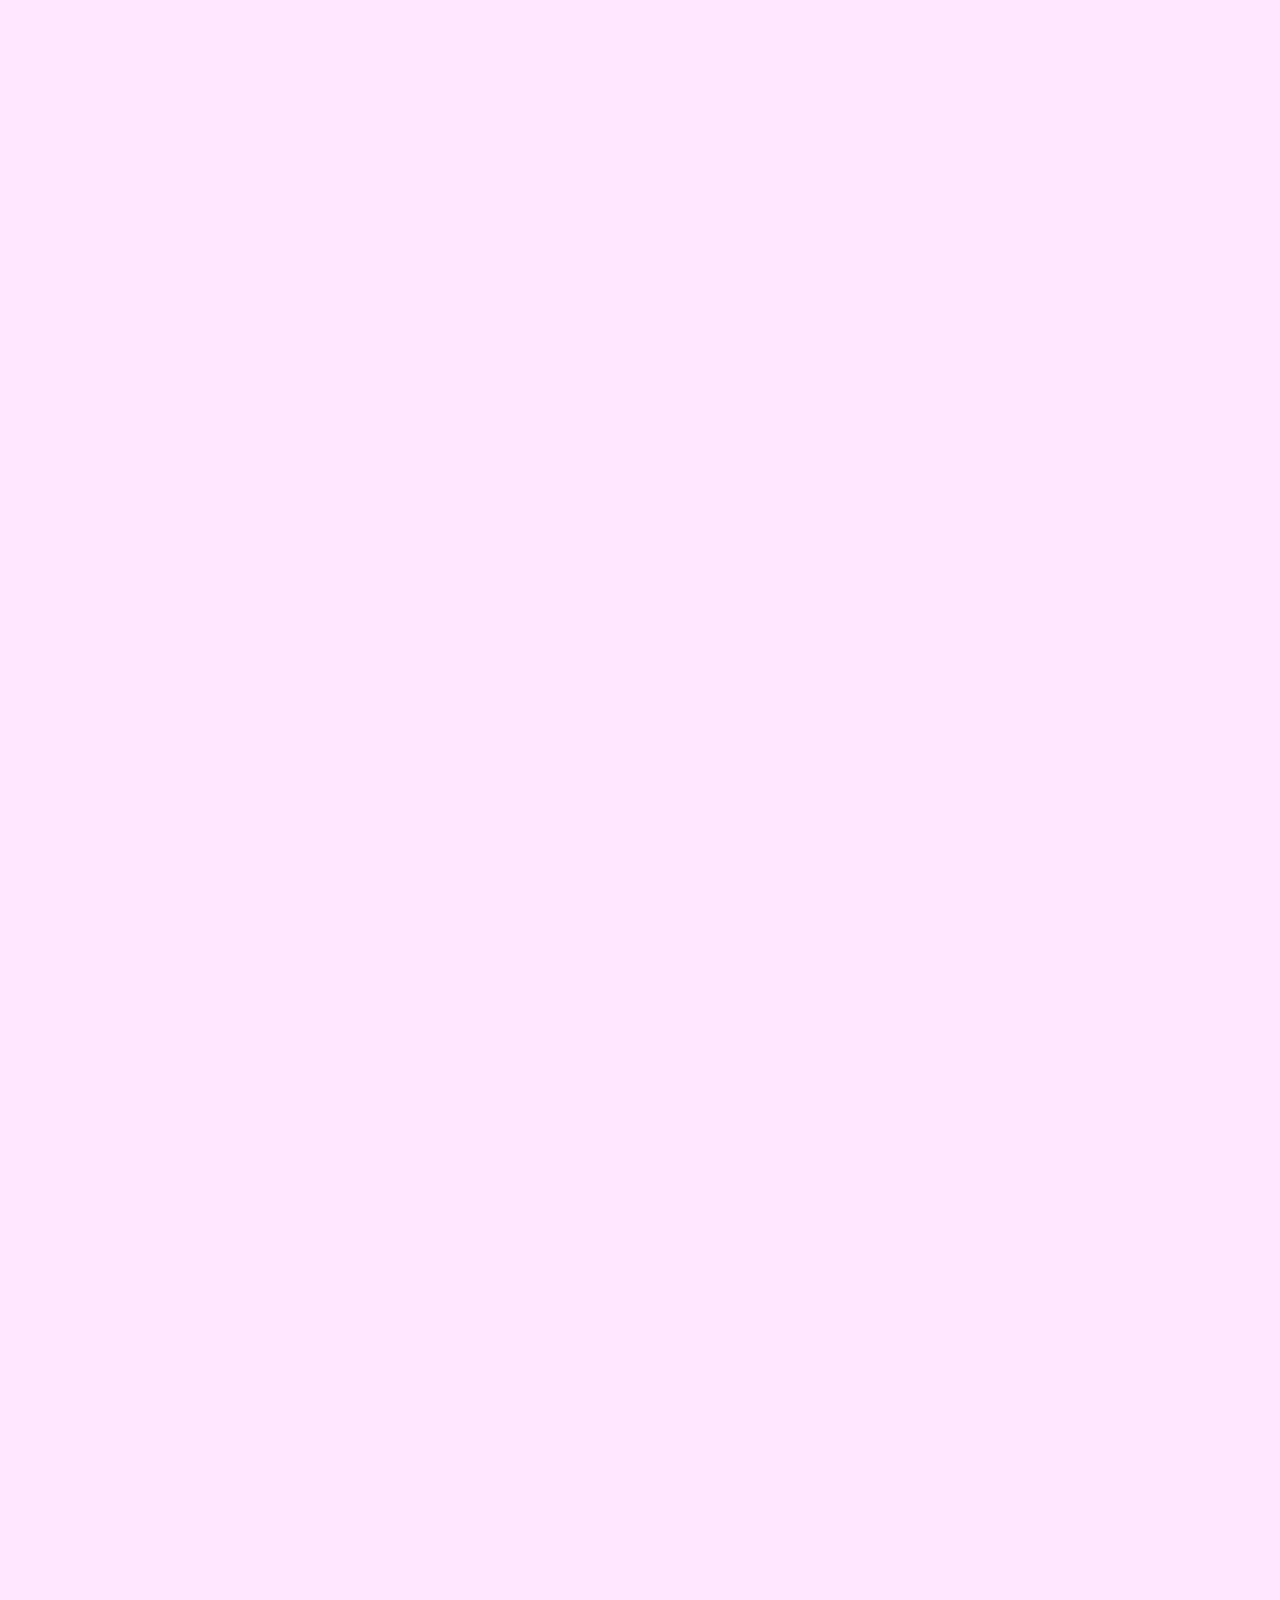
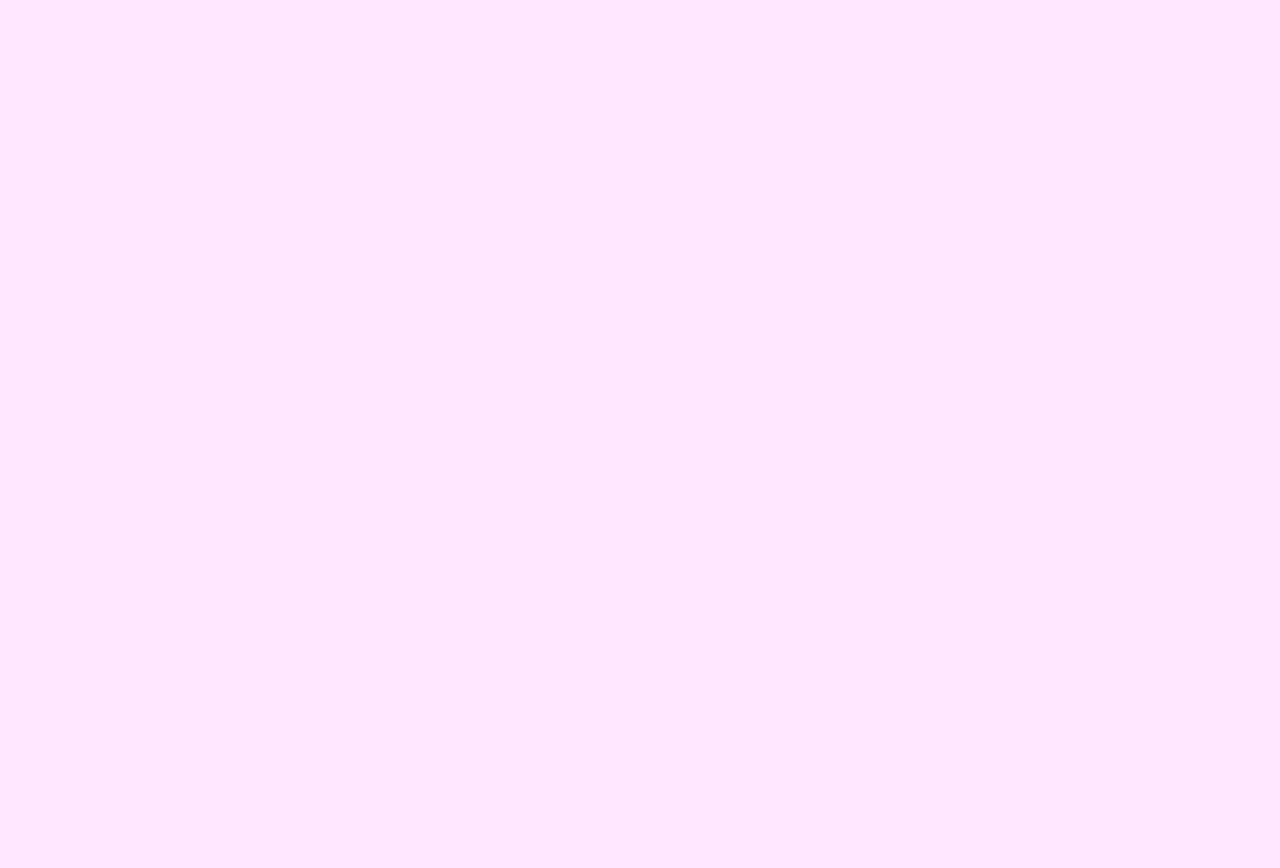
==== commit 143c585a: "addded design" ====
--- a/index.htm
+++ b/index.htm
@@ -31,8 +31,34 @@
     <script>
         AOS.init();
       </script>
+
+      <!--FIREBASE STUFF DO NOT DELETE-->
+      <script type="module">
+        // Import the functions you need from the SDKs you need
+        import { initializeApp } from "https://www.gstatic.com/firebasejs/10.7.1/firebase-app.js";
+        import { getAnalytics } from "https://www.gstatic.com/firebasejs/10.7.1/firebase-analytics.js";
+        // TODO: Add SDKs for Firebase products that you want to use
+        // https://firebase.google.com/docs/web/setup#available-libraries
+      
+        // Your web app's Firebase configuration
+        // For Firebase JS SDK v7.20.0 and later, measurementId is optional
+        const firebaseConfig = {
+          apiKey: "AIzaSyBRZkJ9-g3kV2hwQdMMKUOnXzYEXB5C6Ow",
+          authDomain: "soles-damour.firebaseapp.com",
+          projectId: "soles-damour",
+          storageBucket: "soles-damour.appspot.com",
+          messagingSenderId: "505115637124",
+          appId: "1:505115637124:web:b50065ed74bd8e65aa59d1",
+          measurementId: "G-KRKVW40Y8J"
+        };
+      
+        // Initialize Firebase
+        const app = initializeApp(firebaseConfig);
+        const analytics = getAnalytics(app);
+      </script>
+      
   <!--===== HEADER =====-->
-  <header class="header-1" id="header" data-aos="fade-down" data-aos-delay="300">
+  <header class="header-1" id="header" data-aos="fade-down" data-aos-delay="100">
     <nav class="nav bd-grid">
       <div class="nav__toggle" id="nav-toggle">
         <i class="bx bxs-grid"></i>
@@ -42,10 +68,10 @@
 
       <div class="nav__menu" id="nav-menu">
         <ul class="nav__list">
-          <li class="nav__item"><a href="index" class="nav__link active">Home</a></li>
-          <li class="nav__item"><a href="#featured" class="nav__link">Our Blog</a></li>
-          <li class="nav__item"><a href="#women" class="nav__link">About Us</a></li>
-          <li class="nav__item"><a href="#new" class="nav__link">Contact</a></li>
+          <li class="nav__item"><a href="#" class="nav__link active">Home</a></li>
+          <li class="nav__item"><a href="blog.htm" class="nav__link">Our Blog</a></li>
+          <li class="nav__item"><a href="about.htm" class="nav__link">About Us</a></li>
+          <li class="nav__item"><a href="contact.htm" class="nav__link">Contact</a></li>
           <li class="nav__item"><a href="store.htm" class="nav__link">Shop</a></li>
         </ul>
       </div>
@@ -69,21 +95,21 @@
             <span class="home__new">New in</span>
             <h1 class="home__title">YEEZY BOOST <br> SPLY - 350</h1>
               <p class="home__description">Explore the new collections of sneekers</p>
-              <a href="#" class="button">Explore Now</a>
+              <a href="store.htm" class="button">Explore Now</a>
           </div>
         </div>
     </section>
 
     <!--===== FEATURED =====-->
-    <section class="featured section" id="featured" data-aos="fade-up"data-aos-delay="500">
+    <section class="featured section" id="featured" data-aos="fade-up"data-aos-delay="300">
       <h2 class="section-title">FEATURED</h2>
       <div class="featured__container bd-grid">
         <article class="sneaker">
           <div class="sneaker__sale">Sale</div>
-          <img src="https://github.com/bedimcode/responsive-ecommerce-website-sneakers/blob/master/assets/img/featured1.png?raw=true" alt="" class="sneaker__img">
-          <span class="sneaker__name">Nike Jordan</span>
-          <span class="sneaker__preci">$149.99</span>
-          <a href="" class="button-light">Add to Cart <i class='bx bx-right-arrow-alt button-icon'></i></a>
+          <img src="images/spotted4.png" alt="" class="sneaker__img1">
+          <span class="sneaker__name">Spotted Ladybug</span>
+          <span class="sneaker__preci">$129.99</span>
+          <a href="spottedprod.htm" class="button-light">Add to Cart <i class='bx bx-right-arrow-alt button-icon'></i></a>
         </article>
 
         <article class="sneaker">
@@ -105,7 +131,7 @@
     </section>
 
     <!--===== COLLECTION =====-->
-    <section class="collection section" data-aos="fade-up" data-aos-delay="500">
+    <section class="collection section" data-aos="fade-up" data-aos-delay="300">
       <h2 class="section-title">COLLECTION</h2>
       <div class="collection__container bd-grid">
         <div class="collection__card">
@@ -132,7 +158,7 @@
     </section>
 
     <!--===== WOMEN SNEAKERS =====-->
-    <section class="women section" id="women" data-aos="fade-up" data-aos-delay="600">
+    <section class="women section" id="women" data-aos="fade-up" data-aos-delay="300">
       <h2 class="section-title">WOMEN SNEAKERS</h2>
 
       <div class="women__container bd-grid">
@@ -167,7 +193,7 @@
     </section>
 
     <!--===== OFFER =====-->
-    <section class="offer section" data-aos="slide-left" data-aos-delay="600">
+    <section class="offer section" data-aos="slide-left" data-aos-delay="400">
       <div class="offer__container bd-grid">
         <div class="offer__data">
           <h3 class="offer__title">50% OFF</h3>
@@ -180,7 +206,7 @@
     </section>
 
     <!--===== NEW COLLECTION =====-->
-    <section class="new section" id="new" data-aos="fade-up" data-aos-delay="800">
+    <section class="new section" id="new" data-aos="fade-up" data-aos-delay="400">
       <h2 class="section-title">NEW COLLECTION</h2>
 
       <div class="new__container bd-grid">
@@ -226,7 +252,7 @@
 
     <!--===== NEWSLETTER =====-->
 
-    <section class="newsletter section" data-aos="slide-right" data-aos-delay="1000">
+    <section class="newsletter section" data-aos="slide-right" data-aos-delay="400">
       <div class="newsletter__container bd-grid">
         <div>
           <h3 class="newsletter__title">Subscribe and Get <br> 10% OFF</h3>
@@ -242,7 +268,7 @@
   </main>
 
   <!--===== FOOTER =====-->
-  <footer class="footer section" data-aos="fade-up" data-aos-delay="600">
+  <footer class="footer section" data-aos="fade-up" data-aos-delay="400">
     <div class="footer__container bd-grid">
       <div class="footer__box">
         <h3 class="footer__title">Ivy</h3>
--- a/index.css
+++ b/index.css
@@ -69,6 +69,11 @@
   line-height: 1.6;
   max-width: 100%;
   overflow-x: hidden;
+  -ms-overflow-style: none;  /* IE and Edge */
+  scrollbar-width: none;  /* Firefox */
+}
+body::-webkit-scrollbar {
+  display: none;
 }
 
 h1,
@@ -319,6 +324,12 @@
   transform: var(--rotate-img);
   filter: drop-shadow(0 12px 8px rgba(0, 0, 0, 0.2));
 }
+.sneaker__img1 {
+  width: 220px;
+  margin-top: var(--mb-3);
+  margin-bottom: var(--mb-6);
+  filter: drop-shadow(0 12px 8px rgba(0, 0, 0, 0.2));
+}
 
 .sneaker__name,
 .sneaker__preci {
